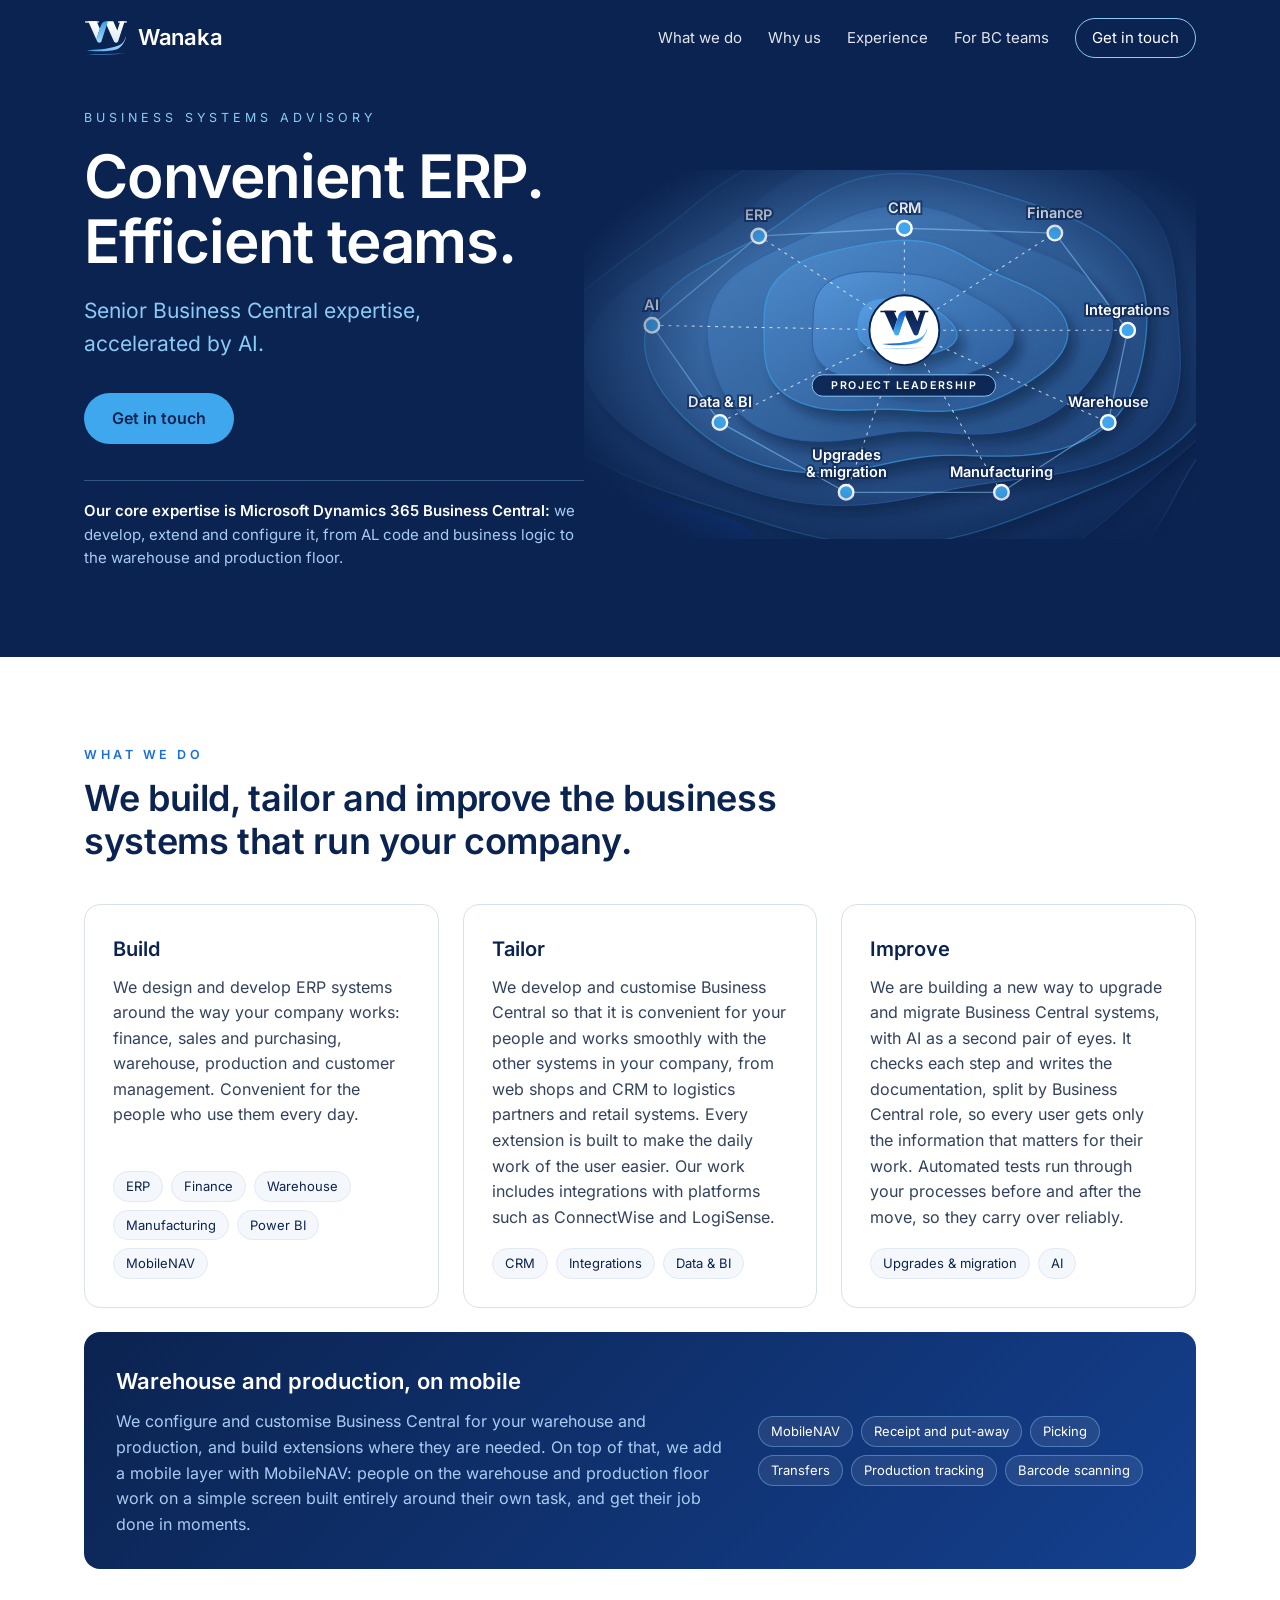
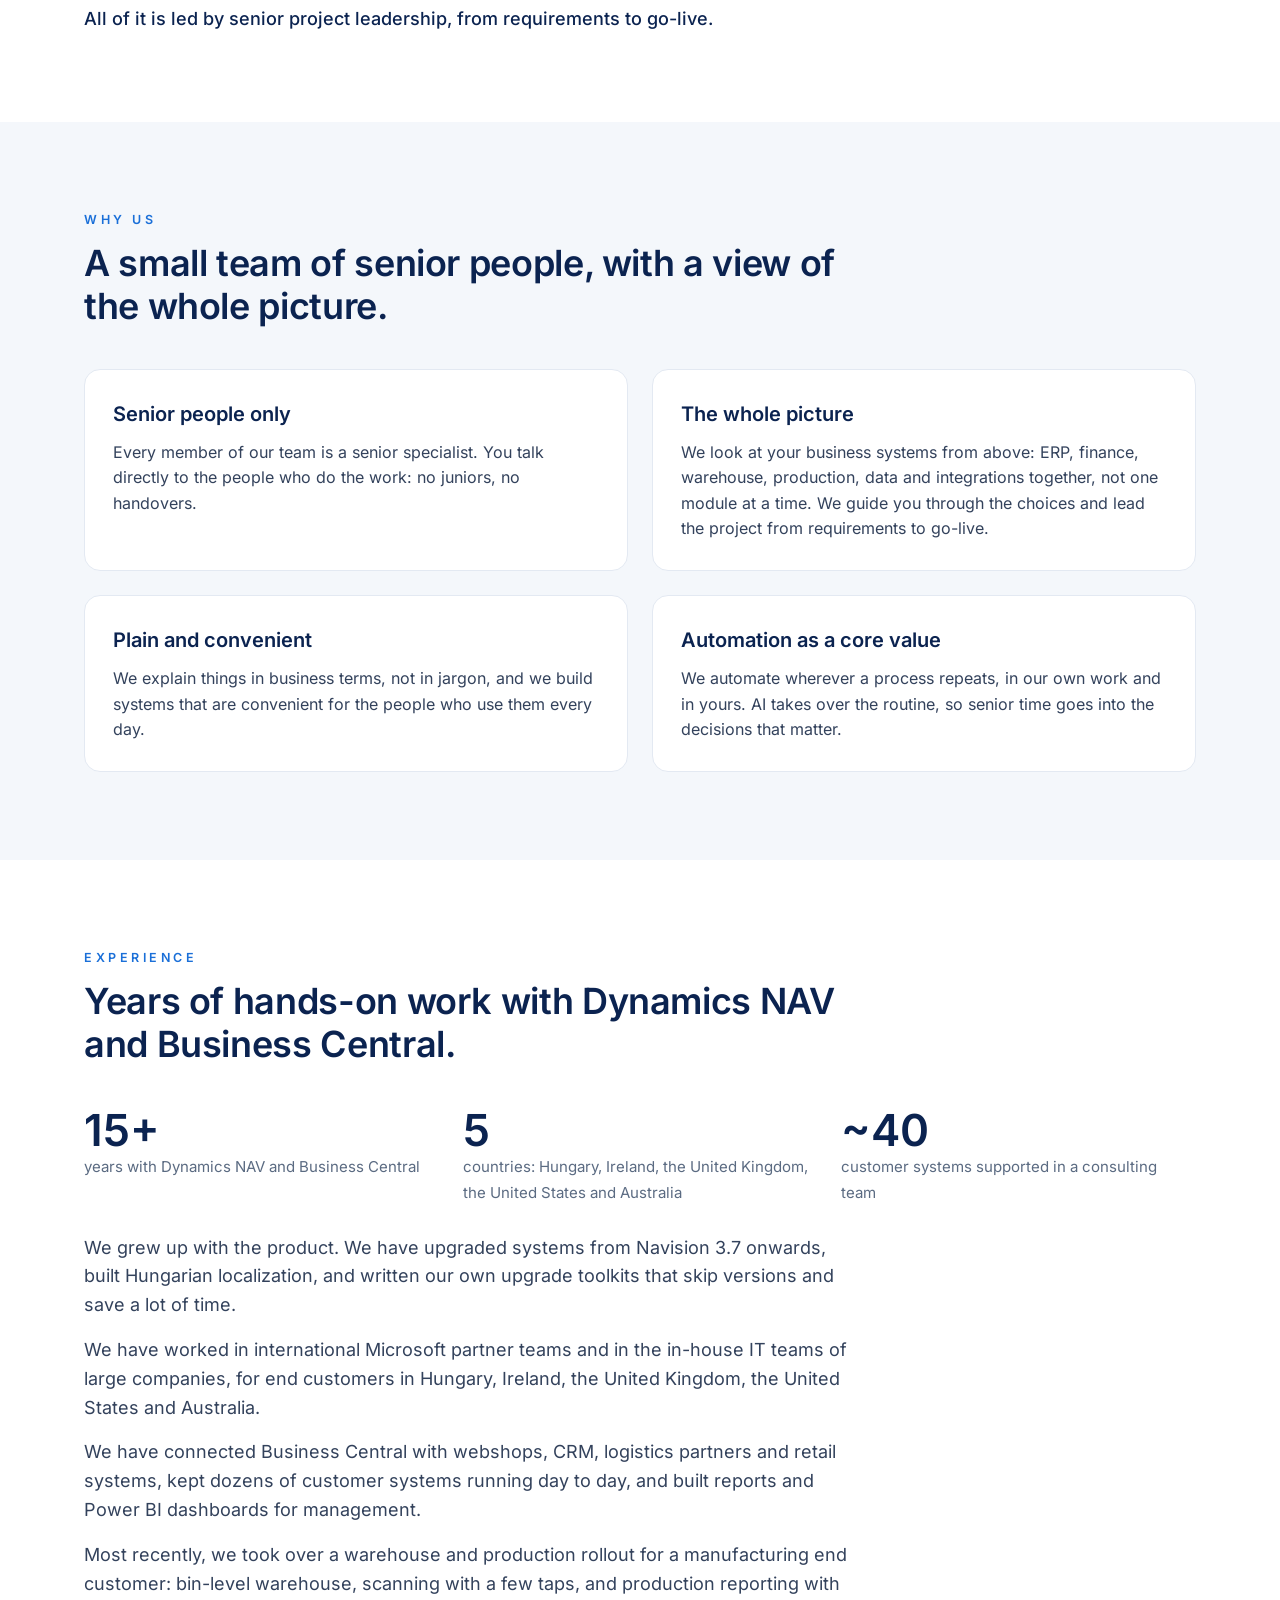
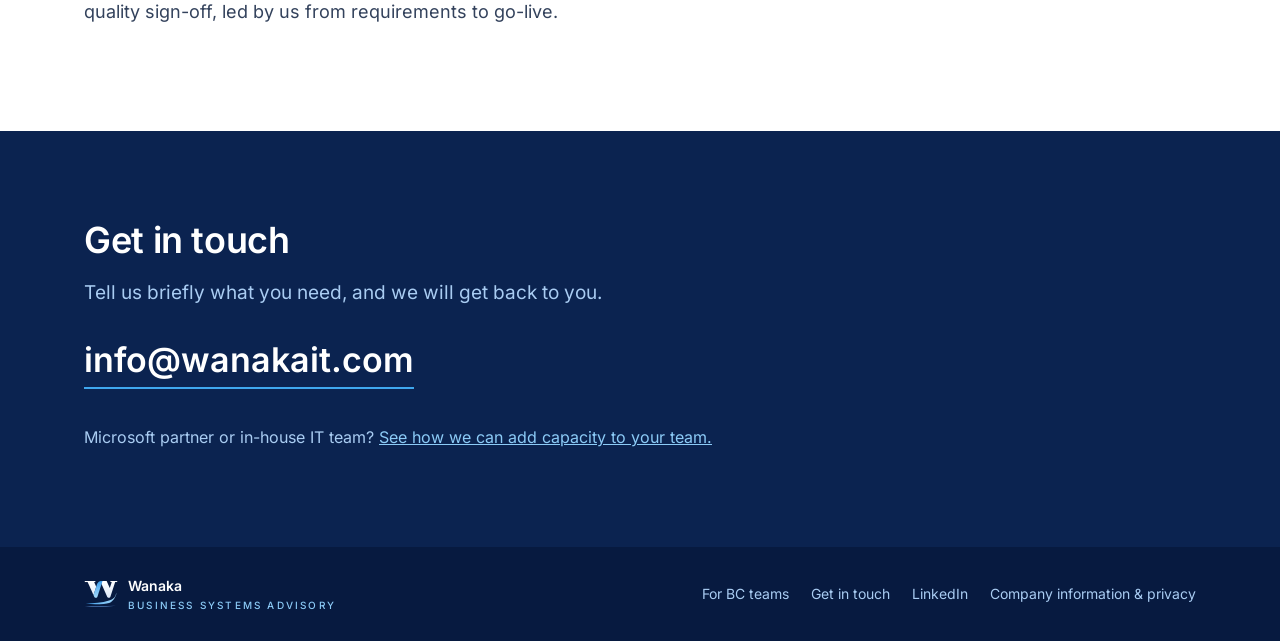
==== index.html @ 2a221230 "Initial site Co-Authored-By: Claude Sonnet 5.5 <noreply@anthropic.com>" ====
﻿<!doctype html>
<html lang="en">
<head>
<meta charset="utf-8">
<meta name="viewport" content="width=device-width, initial-scale=1">
<title>Wanaka Â· Business Systems Advisory</title>
<meta name="description" content="A small team of senior Business Central and ERP specialists. Convenient ERP, efficient teams.">
<link rel="icon" href="assets/favicon.svg" type="image/svg+xml">
<link rel="stylesheet" href="style.css">
</head>
<body>

<header class="hero">
  <nav class="nav wrap">
    <a class="brand" href="index.html"><img src="assets/logo-mark-reverse.svg" alt="" width="44" height="36">Wanaka</a>
    <div class="links">
      <a href="#what">What we do</a>
      <a href="#why">Why us</a>
      <a href="#experience">Experience</a>
      <a href="partners.html">For BC teams</a>
      <a class="pill" href="#contact">Get in touch</a>
    </div>
  </nav>
  <div class="hero-grid wrap">
    <div class="hero-text">
      <p class="eyebrow">Business Systems Advisory</p>
      <h1>Convenient ERP.<br>Efficient teams.</h1>
      <p class="sub">Senior Business Central expertise,<br>accelerated by AI.</p>
      <a class="btn" href="#contact">Get in touch</a>
      <p class="core"><b>Our core expertise is Microsoft Dynamics 365 Business Central:</b> we develop, extend and
      configure it, from AL code and business logic to the warehouse and production floor.</p>
    </div>
    <div class="hero-map"><!-- map:start --><svg class="map" viewBox="470 40 630 380" role="img" aria-label="Map of business areas: ERP, CRM, Finance, Integrations, Warehouse, Manufacturing, Upgrades and migration, Data and BI, AI"><defs><filter id="h5blur" x="-15%" y="-15%" width="130%" height="130%"><feGaussianBlur stdDeviation="6"/></filter><linearGradient id="h5g9" x1="0" y1="0" x2="1" y2="1"><stop offset="0" stop-color="#2C5181"/><stop offset="1" stop-color="#0B2451"/></linearGradient><linearGradient id="h5g8" x1="0" y1="0" x2="1" y2="1"><stop offset="0" stop-color="#2F5688"/><stop offset="1" stop-color="#0E2856"/></linearGradient><linearGradient id="h5g7" x1="0" y1="0" x2="1" y2="1"><stop offset="0" stop-color="#345E92"/><stop offset="1" stop-color="#112E5E"/></linearGradient><linearGradient id="h5g6" x1="0" y1="0" x2="1" y2="1"><stop offset="0" stop-color="#38669C"/><stop offset="1" stop-color="#153466"/></linearGradient><linearGradient id="h5g5" x1="0" y1="0" x2="1" y2="1"><stop offset="0" stop-color="#3E6EA7"/><stop offset="1" stop-color="#193B6F"/></linearGradient><linearGradient id="h5g4" x1="0" y1="0" x2="1" y2="1"><stop offset="0" stop-color="#4377B3"/><stop offset="1" stop-color="#1D4278"/></linearGradient><linearGradient id="h5g3" x1="0" y1="0" x2="1" y2="1"><stop offset="0" stop-color="#4881BF"/><stop offset="1" stop-color="#214A81"/></linearGradient><linearGradient id="h5g2" x1="0" y1="0" x2="1" y2="1"><stop offset="0" stop-color="#4E8BCC"/><stop offset="1" stop-color="#26528C"/></linearGradient><linearGradient id="h5g1" x1="0" y1="0" x2="1" y2="1"><stop offset="0" stop-color="#5495D9"/><stop offset="1" stop-color="#2A5A96"/></linearGradient><linearGradient id="h5g0" x1="0" y1="0" x2="1" y2="1"><stop offset="0" stop-color="#5AA0E6"/><stop offset="1" stop-color="#2F62A0"/></linearGradient></defs><path d="M1237.2,205.0 L1224.7,220.1 L1211.6,234.4 L1198.6,247.9 L1186.2,260.8 L1174.6,273.3 L1164.3,285.5 L1155.4,297.8 L1147.9,310.3 L1141.7,323.4 L1136.4,337.1 L1131.8,351.5 L1127.4,366.7 L1122.6,382.6 L1117.1,399.1 L1110.2,416.0 L1101.8,432.9 L1091.3,449.6 L1078.6,465.8 L1063.6,481.1 L1046.4,495.2 L1027.0,508.0 L1005.7,519.2 L982.8,528.8 L958.5,536.7 L933.2,542.9 L907.1,547.6 L880.6,550.9 L853.8,552.9 L826.9,553.8 L800.0,553.8 L773.2,553.1 L746.4,551.6 L719.8,549.4 L693.2,546.6 L666.8,543.0 L640.6,538.6 L614.7,533.2 L589.3,526.7 L564.7,519.1 L541.0,510.1 L518.5,499.8 L497.5,488.1 L478.2,475.2 L460.9,461.1 L445.6,446.0 L432.4,430.1 L421.2,413.6 L411.8,396.8 L404.1,379.8 L397.7,362.9 L392.4,346.2 L387.7,329.8 L383.3,313.8 L378.9,298.0 L374.4,282.6 L369.6,267.2 L364.4,251.9 L359.2,236.5 L353.9,220.9 L349.0,205.0 L344.9,188.8 L341.9,172.3 L340.4,155.5 L340.8,138.6 L343.5,121.8 L348.7,105.3 L356.5,89.2 L366.8,73.8 L379.6,59.3 L394.6,45.8 L411.4,33.4 L429.7,22.1 L449.1,11.8 L469.2,2.5 L489.5,-6.1 L509.8,-14.2 L529.7,-21.9 L549.3,-29.6 L568.4,-37.5 L587.2,-45.6 L605.7,-54.2 L624.3,-63.3 L643.2,-72.8 L662.6,-82.6 L682.8,-92.5 L703.9,-102.3 L726.2,-111.7 L749.7,-120.3 L774.3,-127.9 L800.0,-134.2 L826.5,-138.9 L853.6,-141.9 L881.1,-143.1 L908.6,-142.3 L935.9,-139.8 L962.7,-135.5 L988.9,-129.7 L1014.4,-122.4 L1039.0,-113.9 L1062.7,-104.4 L1085.5,-93.9 L1107.4,-82.8 L1128.6,-70.9 L1148.9,-58.5 L1168.4,-45.5 L1186.9,-31.9 L1204.3,-17.6 L1220.4,-2.7 L1235.0,12.9 L1247.8,29.2 L1258.5,46.2 L1266.7,63.7 L1272.3,81.7 L1275.2,100.0 L1275.1,118.4 L1272.3,136.7 L1266.7,154.7 L1258.8,172.2 L1248.8,189.0 Z" transform="translate(8,10)" fill="#040F26" opacity="0.4" filter="url(#h5blur)"/><path d="M1237.2,205.0 L1224.7,220.1 L1211.6,234.4 L1198.6,247.9 L1186.2,260.8 L1174.6,273.3 L1164.3,285.5 L1155.4,297.8 L1147.9,310.3 L1141.7,323.4 L1136.4,337.1 L1131.8,351.5 L1127.4,366.7 L1122.6,382.6 L1117.1,399.1 L1110.2,416.0 L1101.8,432.9 L1091.3,449.6 L1078.6,465.8 L1063.6,481.1 L1046.4,495.2 L1027.0,508.0 L1005.7,519.2 L982.8,528.8 L958.5,536.7 L933.2,542.9 L907.1,547.6 L880.6,550.9 L853.8,552.9 L826.9,553.8 L800.0,553.8 L773.2,553.1 L746.4,551.6 L719.8,549.4 L693.2,546.6 L666.8,543.0 L640.6,538.6 L614.7,533.2 L589.3,526.7 L564.7,519.1 L541.0,510.1 L518.5,499.8 L497.5,488.1 L478.2,475.2 L460.9,461.1 L445.6,446.0 L432.4,430.1 L421.2,413.6 L411.8,396.8 L404.1,379.8 L397.7,362.9 L392.4,346.2 L387.7,329.8 L383.3,313.8 L378.9,298.0 L374.4,282.6 L369.6,267.2 L364.4,251.9 L359.2,236.5 L353.9,220.9 L349.0,205.0 L344.9,188.8 L341.9,172.3 L340.4,155.5 L340.8,138.6 L343.5,121.8 L348.7,105.3 L356.5,89.2 L366.8,73.8 L379.6,59.3 L394.6,45.8 L411.4,33.4 L429.7,22.1 L449.1,11.8 L469.2,2.5 L489.5,-6.1 L509.8,-14.2 L529.7,-21.9 L549.3,-29.6 L568.4,-37.5 L587.2,-45.6 L605.7,-54.2 L624.3,-63.3 L643.2,-72.8 L662.6,-82.6 L682.8,-92.5 L703.9,-102.3 L726.2,-111.7 L749.7,-120.3 L774.3,-127.9 L800.0,-134.2 L826.5,-138.9 L853.6,-141.9 L881.1,-143.1 L908.6,-142.3 L935.9,-139.8 L962.7,-135.5 L988.9,-129.7 L1014.4,-122.4 L1039.0,-113.9 L1062.7,-104.4 L1085.5,-93.9 L1107.4,-82.8 L1128.6,-70.9 L1148.9,-58.5 L1168.4,-45.5 L1186.9,-31.9 L1204.3,-17.6 L1220.4,-2.7 L1235.0,12.9 L1247.8,29.2 L1258.5,46.2 L1266.7,63.7 L1272.3,81.7 L1275.2,100.0 L1275.1,118.4 L1272.3,136.7 L1266.7,154.7 L1258.8,172.2 L1248.8,189.0 Z" fill="url(#h5g9)"/><path d="M1237.2,205.0 L1224.7,220.1 L1211.6,234.4 L1198.6,247.9 L1186.2,260.8 L1174.6,273.3 L1164.3,285.5 L1155.4,297.8 L1147.9,310.3 L1141.7,323.4 L1136.4,337.1 L1131.8,351.5 L1127.4,366.7 L1122.6,382.6 L1117.1,399.1 L1110.2,416.0 L1101.8,432.9 L1091.3,449.6 L1078.6,465.8 L1063.6,481.1 L1046.4,495.2 L1027.0,508.0 L1005.7,519.2 L982.8,528.8 L958.5,536.7 L933.2,542.9 L907.1,547.6 L880.6,550.9 L853.8,552.9 L826.9,553.8 L800.0,553.8 L773.2,553.1 L746.4,551.6 L719.8,549.4 L693.2,546.6 L666.8,543.0 L640.6,538.6 L614.7,533.2 L589.3,526.7 L564.7,519.1 L541.0,510.1 L518.5,499.8 L497.5,488.1 L478.2,475.2 L460.9,461.1 L445.6,446.0 L432.4,430.1 L421.2,413.6 L411.8,396.8 L404.1,379.8 L397.7,362.9 L392.4,346.2 L387.7,329.8 L383.3,313.8 L378.9,298.0 L374.4,282.6 L369.6,267.2 L364.4,251.9 L359.2,236.5 L353.9,220.9 L349.0,205.0 L344.9,188.8 L341.9,172.3 L340.4,155.5 L340.8,138.6 L343.5,121.8 L348.7,105.3 L356.5,89.2 L366.8,73.8 L379.6,59.3 L394.6,45.8 L411.4,33.4 L429.7,22.1 L449.1,11.8 L469.2,2.5 L489.5,-6.1 L509.8,-14.2 L529.7,-21.9 L549.3,-29.6 L568.4,-37.5 L587.2,-45.6 L605.7,-54.2 L624.3,-63.3 L643.2,-72.8 L662.6,-82.6 L682.8,-92.5 L703.9,-102.3 L726.2,-111.7 L749.7,-120.3 L774.3,-127.9 L800.0,-134.2 L826.5,-138.9 L853.6,-141.9 L881.1,-143.1 L908.6,-142.3 L935.9,-139.8 L962.7,-135.5 L988.9,-129.7 L1014.4,-122.4 L1039.0,-113.9 L1062.7,-104.4 L1085.5,-93.9 L1107.4,-82.8 L1128.6,-70.9 L1148.9,-58.5 L1168.4,-45.5 L1186.9,-31.9 L1204.3,-17.6 L1220.4,-2.7 L1235.0,12.9 L1247.8,29.2 L1258.5,46.2 L1266.7,63.7 L1272.3,81.7 L1275.2,100.0 L1275.1,118.4 L1272.3,136.7 L1266.7,154.7 L1258.8,172.2 L1248.8,189.0 Z" fill="none" stroke="#2E5FA8" stroke-width="1" opacity="0.9"/><path d="M1207.3,205.0 L1199.7,219.2 L1190.7,232.9 L1180.7,246.0 L1170.0,258.5 L1159.0,270.4 L1148.0,281.9 L1137.2,293.0 L1127.0,304.0 L1117.5,315.0 L1108.7,326.2 L1100.7,337.8 L1093.2,349.8 L1086.0,362.5 L1078.9,375.7 L1071.4,389.5 L1063.1,403.7 L1053.8,418.1 L1043.1,432.5 L1030.7,446.6 L1016.5,460.0 L1000.5,472.5 L982.5,483.8 L962.9,493.5 L941.7,501.5 L919.3,507.8 L896.0,512.2 L872.1,514.7 L848.0,515.6 L823.9,515.0 L800.0,513.0 L776.5,510.0 L753.4,506.2 L730.9,501.8 L708.7,497.0 L686.9,492.0 L665.3,486.9 L643.8,481.7 L622.3,476.4 L600.9,470.8 L579.4,464.8 L558.0,458.4 L536.9,451.3 L516.2,443.3 L496.2,434.4 L477.2,424.5 L459.5,413.5 L443.3,401.4 L428.9,388.3 L416.4,374.4 L405.8,359.7 L397.3,344.5 L390.7,328.9 L385.8,313.1 L382.5,297.2 L380.5,281.4 L379.6,265.8 L379.5,250.3 L380.0,235.0 L380.9,219.9 L382.3,205.0 L384.0,190.2 L386.1,175.4 L388.9,160.7 L392.4,146.1 L396.9,131.6 L402.6,117.2 L409.8,103.2 L418.6,89.5 L429.1,76.5 L441.3,64.2 L455.2,52.7 L470.6,42.3 L487.3,32.8 L505.0,24.4 L523.4,16.9 L542.2,10.3 L561.1,4.4 L579.9,-1.0 L598.3,-6.2 L616.2,-11.5 L633.7,-16.9 L650.8,-22.9 L667.7,-29.4 L684.5,-36.7 L701.7,-44.6 L719.3,-53.1 L737.8,-62.0 L757.3,-71.2 L778.0,-80.2 L800.0,-88.8 L823.2,-96.5 L847.6,-103.1 L873.0,-108.2 L898.9,-111.6 L925.3,-112.9 L951.5,-112.1 L977.4,-109.2 L1002.5,-104.2 L1026.4,-97.2 L1049.1,-88.3 L1070.2,-77.9 L1089.6,-66.1 L1107.5,-53.2 L1123.7,-39.5 L1138.4,-25.1 L1151.8,-10.4 L1163.8,4.7 L1174.7,19.9 L1184.6,35.2 L1193.4,50.6 L1201.1,66.0 L1207.8,81.5 L1213.3,97.1 L1217.4,112.8 L1220.0,128.5 L1221.0,144.2 L1220.2,159.7 L1217.7,175.1 L1213.3,190.3 Z" transform="translate(8,10)" fill="#040F26" opacity="0.4" filter="url(#h5blur)"/><path d="M1207.3,205.0 L1199.7,219.2 L1190.7,232.9 L1180.7,246.0 L1170.0,258.5 L1159.0,270.4 L1148.0,281.9 L1137.2,293.0 L1127.0,304.0 L1117.5,315.0 L1108.7,326.2 L1100.7,337.8 L1093.2,349.8 L1086.0,362.5 L1078.9,375.7 L1071.4,389.5 L1063.1,403.7 L1053.8,418.1 L1043.1,432.5 L1030.7,446.6 L1016.5,460.0 L1000.5,472.5 L982.5,483.8 L962.9,493.5 L941.7,501.5 L919.3,507.8 L896.0,512.2 L872.1,514.7 L848.0,515.6 L823.9,515.0 L800.0,513.0 L776.5,510.0 L753.4,506.2 L730.9,501.8 L708.7,497.0 L686.9,492.0 L665.3,486.9 L643.8,481.7 L622.3,476.4 L600.9,470.8 L579.4,464.8 L558.0,458.4 L536.9,451.3 L516.2,443.3 L496.2,434.4 L477.2,424.5 L459.5,413.5 L443.3,401.4 L428.9,388.3 L416.4,374.4 L405.8,359.7 L397.3,344.5 L390.7,328.9 L385.8,313.1 L382.5,297.2 L380.5,281.4 L379.6,265.8 L379.5,250.3 L380.0,235.0 L380.9,219.9 L382.3,205.0 L384.0,190.2 L386.1,175.4 L388.9,160.7 L392.4,146.1 L396.9,131.6 L402.6,117.2 L409.8,103.2 L418.6,89.5 L429.1,76.5 L441.3,64.2 L455.2,52.7 L470.6,42.3 L487.3,32.8 L505.0,24.4 L523.4,16.9 L542.2,10.3 L561.1,4.4 L579.9,-1.0 L598.3,-6.2 L616.2,-11.5 L633.7,-16.9 L650.8,-22.9 L667.7,-29.4 L684.5,-36.7 L701.7,-44.6 L719.3,-53.1 L737.8,-62.0 L757.3,-71.2 L778.0,-80.2 L800.0,-88.8 L823.2,-96.5 L847.6,-103.1 L873.0,-108.2 L898.9,-111.6 L925.3,-112.9 L951.5,-112.1 L977.4,-109.2 L1002.5,-104.2 L1026.4,-97.2 L1049.1,-88.3 L1070.2,-77.9 L1089.6,-66.1 L1107.5,-53.2 L1123.7,-39.5 L1138.4,-25.1 L1151.8,-10.4 L1163.8,4.7 L1174.7,19.9 L1184.6,35.2 L1193.4,50.6 L1201.1,66.0 L1207.8,81.5 L1213.3,97.1 L1217.4,112.8 L1220.0,128.5 L1221.0,144.2 L1220.2,159.7 L1217.7,175.1 L1213.3,190.3 Z" fill="url(#h5g8)"/><path d="M1207.3,205.0 L1199.7,219.2 L1190.7,232.9 L1180.7,246.0 L1170.0,258.5 L1159.0,270.4 L1148.0,281.9 L1137.2,293.0 L1127.0,304.0 L1117.5,315.0 L1108.7,326.2 L1100.7,337.8 L1093.2,349.8 L1086.0,362.5 L1078.9,375.7 L1071.4,389.5 L1063.1,403.7 L1053.8,418.1 L1043.1,432.5 L1030.7,446.6 L1016.5,460.0 L1000.5,472.5 L982.5,483.8 L962.9,493.5 L941.7,501.5 L919.3,507.8 L896.0,512.2 L872.1,514.7 L848.0,515.6 L823.9,515.0 L800.0,513.0 L776.5,510.0 L753.4,506.2 L730.9,501.8 L708.7,497.0 L686.9,492.0 L665.3,486.9 L643.8,481.7 L622.3,476.4 L600.9,470.8 L579.4,464.8 L558.0,458.4 L536.9,451.3 L516.2,443.3 L496.2,434.4 L477.2,424.5 L459.5,413.5 L443.3,401.4 L428.9,388.3 L416.4,374.4 L405.8,359.7 L397.3,344.5 L390.7,328.9 L385.8,313.1 L382.5,297.2 L380.5,281.4 L379.6,265.8 L379.5,250.3 L380.0,235.0 L380.9,219.9 L382.3,205.0 L384.0,190.2 L386.1,175.4 L388.9,160.7 L392.4,146.1 L396.9,131.6 L402.6,117.2 L409.8,103.2 L418.6,89.5 L429.1,76.5 L441.3,64.2 L455.2,52.7 L470.6,42.3 L487.3,32.8 L505.0,24.4 L523.4,16.9 L542.2,10.3 L561.1,4.4 L579.9,-1.0 L598.3,-6.2 L616.2,-11.5 L633.7,-16.9 L650.8,-22.9 L667.7,-29.4 L684.5,-36.7 L701.7,-44.6 L719.3,-53.1 L737.8,-62.0 L757.3,-71.2 L778.0,-80.2 L800.0,-88.8 L823.2,-96.5 L847.6,-103.1 L873.0,-108.2 L898.9,-111.6 L925.3,-112.9 L951.5,-112.1 L977.4,-109.2 L1002.5,-104.2 L1026.4,-97.2 L1049.1,-88.3 L1070.2,-77.9 L1089.6,-66.1 L1107.5,-53.2 L1123.7,-39.5 L1138.4,-25.1 L1151.8,-10.4 L1163.8,4.7 L1174.7,19.9 L1184.6,35.2 L1193.4,50.6 L1201.1,66.0 L1207.8,81.5 L1213.3,97.1 L1217.4,112.8 L1220.0,128.5 L1221.0,144.2 L1220.2,159.7 L1217.7,175.1 L1213.3,190.3 Z" fill="none" stroke="#3FA7EE" stroke-width="1.4" opacity="0.6"/><path d="M1166.9,205.0 L1165.2,218.0 L1162.3,230.9 L1158.0,243.6 L1152.5,255.9 L1145.6,268.0 L1137.6,279.6 L1128.5,290.7 L1118.6,301.5 L1108.2,311.8 L1097.3,321.7 L1086.3,331.4 L1075.2,341.0 L1064.2,350.5 L1053.2,360.0 L1042.2,369.7 L1031.1,379.5 L1019.8,389.6 L1008.1,399.7 L995.7,409.9 L982.6,420.0 L968.4,429.8 L953.2,439.1 L936.9,447.6 L919.5,455.1 L901.1,461.5 L881.7,466.5 L861.7,470.1 L841.3,472.1 L820.6,472.7 L800.0,471.9 L779.6,469.7 L759.6,466.5 L740.0,462.5 L721.0,457.7 L702.4,452.6 L684.3,447.2 L666.3,441.8 L648.4,436.5 L630.5,431.2 L612.3,426.0 L593.8,420.9 L574.9,415.6 L555.7,410.1 L536.3,404.1 L516.9,397.5 L497.7,390.1 L479.2,381.7 L461.5,372.2 L445.3,361.6 L430.7,350.0 L418.1,337.3 L407.8,323.8 L399.9,309.4 L394.5,294.6 L391.6,279.4 L391.0,264.1 L392.6,248.9 L396.1,233.9 L401.2,219.2 L407.5,205.0 L414.8,191.3 L422.8,178.0 L431.2,165.3 L439.9,152.9 L448.7,141.0 L457.7,129.4 L466.9,118.1 L476.3,107.0 L486.1,96.3 L496.4,85.8 L507.4,75.8 L519.0,66.2 L531.4,57.1 L544.6,48.6 L558.5,40.8 L573.1,33.6 L588.2,27.1 L603.7,21.3 L619.5,15.9 L635.3,11.0 L651.1,6.3 L666.9,1.8 L682.6,-2.9 L698.3,-7.8 L714.1,-13.1 L730.0,-18.8 L746.4,-25.0 L763.4,-31.6 L781.2,-38.4 L800.0,-45.4 L819.8,-52.2 L840.7,-58.5 L862.7,-64.2 L885.6,-68.7 L909.1,-71.9 L933.1,-73.5 L957.1,-73.2 L980.7,-71.0 L1003.6,-66.7 L1025.4,-60.5 L1045.7,-52.3 L1064.3,-42.3 L1080.9,-30.9 L1095.5,-18.1 L1108.0,-4.5 L1118.6,9.9 L1127.5,24.7 L1134.7,39.6 L1140.7,54.6 L1145.6,69.3 L1149.7,83.8 L1153.3,98.0 L1156.4,112.0 L1159.3,125.6 L1161.8,139.1 L1164.1,152.4 L1165.8,165.6 L1167.0,178.8 L1167.4,191.9 Z" transform="translate(8,10)" fill="#040F26" opacity="0.4" filter="url(#h5blur)"/><path d="M1166.9,205.0 L1165.2,218.0 L1162.3,230.9 L1158.0,243.6 L1152.5,255.9 L1145.6,268.0 L1137.6,279.6 L1128.5,290.7 L1118.6,301.5 L1108.2,311.8 L1097.3,321.7 L1086.3,331.4 L1075.2,341.0 L1064.2,350.5 L1053.2,360.0 L1042.2,369.7 L1031.1,379.5 L1019.8,389.6 L1008.1,399.7 L995.7,409.9 L982.6,420.0 L968.4,429.8 L953.2,439.1 L936.9,447.6 L919.5,455.1 L901.1,461.5 L881.7,466.5 L861.7,470.1 L841.3,472.1 L820.6,472.7 L800.0,471.9 L779.6,469.7 L759.6,466.5 L740.0,462.5 L721.0,457.7 L702.4,452.6 L684.3,447.2 L666.3,441.8 L648.4,436.5 L630.5,431.2 L612.3,426.0 L593.8,420.9 L574.9,415.6 L555.7,410.1 L536.3,404.1 L516.9,397.5 L497.7,390.1 L479.2,381.7 L461.5,372.2 L445.3,361.6 L430.7,350.0 L418.1,337.3 L407.8,323.8 L399.9,309.4 L394.5,294.6 L391.6,279.4 L391.0,264.1 L392.6,248.9 L396.1,233.9 L401.2,219.2 L407.5,205.0 L414.8,191.3 L422.8,178.0 L431.2,165.3 L439.9,152.9 L448.7,141.0 L457.7,129.4 L466.9,118.1 L476.3,107.0 L486.1,96.3 L496.4,85.8 L507.4,75.8 L519.0,66.2 L531.4,57.1 L544.6,48.6 L558.5,40.8 L573.1,33.6 L588.2,27.1 L603.7,21.3 L619.5,15.9 L635.3,11.0 L651.1,6.3 L666.9,1.8 L682.6,-2.9 L698.3,-7.8 L714.1,-13.1 L730.0,-18.8 L746.4,-25.0 L763.4,-31.6 L781.2,-38.4 L800.0,-45.4 L819.8,-52.2 L840.7,-58.5 L862.7,-64.2 L885.6,-68.7 L909.1,-71.9 L933.1,-73.5 L957.1,-73.2 L980.7,-71.0 L1003.6,-66.7 L1025.4,-60.5 L1045.7,-52.3 L1064.3,-42.3 L1080.9,-30.9 L1095.5,-18.1 L1108.0,-4.5 L1118.6,9.9 L1127.5,24.7 L1134.7,39.6 L1140.7,54.6 L1145.6,69.3 L1149.7,83.8 L1153.3,98.0 L1156.4,112.0 L1159.3,125.6 L1161.8,139.1 L1164.1,152.4 L1165.8,165.6 L1167.0,178.8 L1167.4,191.9 Z" fill="url(#h5g7)"/><path d="M1166.9,205.0 L1165.2,218.0 L1162.3,230.9 L1158.0,243.6 L1152.5,255.9 L1145.6,268.0 L1137.6,279.6 L1128.5,290.7 L1118.6,301.5 L1108.2,311.8 L1097.3,321.7 L1086.3,331.4 L1075.2,341.0 L1064.2,350.5 L1053.2,360.0 L1042.2,369.7 L1031.1,379.5 L1019.8,389.6 L1008.1,399.7 L995.7,409.9 L982.6,420.0 L968.4,429.8 L953.2,439.1 L936.9,447.6 L919.5,455.1 L901.1,461.5 L881.7,466.5 L861.7,470.1 L841.3,472.1 L820.6,472.7 L800.0,471.9 L779.6,469.7 L759.6,466.5 L740.0,462.5 L721.0,457.7 L702.4,452.6 L684.3,447.2 L666.3,441.8 L648.4,436.5 L630.5,431.2 L612.3,426.0 L593.8,420.9 L574.9,415.6 L555.7,410.1 L536.3,404.1 L516.9,397.5 L497.7,390.1 L479.2,381.7 L461.5,372.2 L445.3,361.6 L430.7,350.0 L418.1,337.3 L407.8,323.8 L399.9,309.4 L394.5,294.6 L391.6,279.4 L391.0,264.1 L392.6,248.9 L396.1,233.9 L401.2,219.2 L407.5,205.0 L414.8,191.3 L422.8,178.0 L431.2,165.3 L439.9,152.9 L448.7,141.0 L457.7,129.4 L466.9,118.1 L476.3,107.0 L486.1,96.3 L496.4,85.8 L507.4,75.8 L519.0,66.2 L531.4,57.1 L544.6,48.6 L558.5,40.8 L573.1,33.6 L588.2,27.1 L603.7,21.3 L619.5,15.9 L635.3,11.0 L651.1,6.3 L666.9,1.8 L682.6,-2.9 L698.3,-7.8 L714.1,-13.1 L730.0,-18.8 L746.4,-25.0 L763.4,-31.6 L781.2,-38.4 L800.0,-45.4 L819.8,-52.2 L840.7,-58.5 L862.7,-64.2 L885.6,-68.7 L909.1,-71.9 L933.1,-73.5 L957.1,-73.2 L980.7,-71.0 L1003.6,-66.7 L1025.4,-60.5 L1045.7,-52.3 L1064.3,-42.3 L1080.9,-30.9 L1095.5,-18.1 L1108.0,-4.5 L1118.6,9.9 L1127.5,24.7 L1134.7,39.6 L1140.7,54.6 L1145.6,69.3 L1149.7,83.8 L1153.3,98.0 L1156.4,112.0 L1159.3,125.6 L1161.8,139.1 L1164.1,152.4 L1165.8,165.6 L1167.0,178.8 L1167.4,191.9 Z" fill="none" stroke="#2E5FA8" stroke-width="1" opacity="0.9"/><path d="M1122.1,205.0 L1123.4,216.5 L1124.1,228.2 L1124.0,239.9 L1122.9,251.7 L1120.4,263.4 L1116.5,274.9 L1111.0,286.2 L1103.9,297.0 L1095.4,307.3 L1085.4,317.1 L1074.3,326.1 L1062.1,334.5 L1049.1,342.2 L1035.7,349.3 L1021.8,355.9 L1007.9,362.0 L993.9,367.8 L980.0,373.4 L966.1,379.0 L952.3,384.4 L938.5,389.9 L924.6,395.3 L910.4,400.6 L895.9,405.8 L881.0,410.6 L865.7,415.1 L849.8,419.0 L833.6,422.2 L816.9,424.6 L800.0,426.1 L782.9,426.6 L765.8,426.1 L748.8,424.7 L732.0,422.4 L715.5,419.4 L699.3,415.8 L683.3,411.7 L667.6,407.2 L652.0,402.5 L636.5,397.6 L620.8,392.7 L604.9,387.6 L588.7,382.5 L572.2,377.1 L555.3,371.4 L538.3,365.2 L521.3,358.4 L504.6,350.9 L488.4,342.6 L473.1,333.3 L459.2,323.1 L446.9,311.9 L436.6,299.9 L428.6,287.0 L423.2,273.7 L420.4,259.9 L420.4,245.9 L422.9,232.0 L427.8,218.3 L434.9,205.0 L443.8,192.3 L454.1,180.3 L465.4,169.0 L477.4,158.4 L489.7,148.5 L501.9,139.1 L513.8,130.3 L525.4,121.8 L536.4,113.7 L546.9,105.6 L557.0,97.7 L566.7,89.8 L576.4,81.9 L586.0,74.0 L595.9,66.2 L606.2,58.6 L616.9,51.2 L628.2,44.2 L640.1,37.5 L652.5,31.3 L665.6,25.6 L679.1,20.3 L693.1,15.6 L707.4,11.2 L722.0,7.1 L736.9,3.3 L752.2,-0.4 L767.7,-4.0 L783.6,-7.5 L800.0,-11.0 L816.9,-14.4 L834.4,-17.7 L852.6,-20.7 L871.4,-23.3 L890.7,-25.3 L910.6,-26.5 L930.8,-26.6 L951.0,-25.6 L971.0,-23.2 L990.5,-19.4 L1009.2,-14.1 L1026.7,-7.2 L1042.8,1.1 L1057.3,10.7 L1069.9,21.5 L1080.6,33.2 L1089.4,45.7 L1096.4,58.6 L1101.7,71.8 L1105.7,85.0 L1108.5,98.1 L1110.5,111.0 L1112.0,123.6 L1113.3,135.8 L1114.5,147.7 L1115.7,159.4 L1117.2,170.8 L1118.8,182.2 L1120.5,193.6 Z" transform="translate(8,10)" fill="#040F26" opacity="0.4" filter="url(#h5blur)"/><path d="M1122.1,205.0 L1123.4,216.5 L1124.1,228.2 L1124.0,239.9 L1122.9,251.7 L1120.4,263.4 L1116.5,274.9 L1111.0,286.2 L1103.9,297.0 L1095.4,307.3 L1085.4,317.1 L1074.3,326.1 L1062.1,334.5 L1049.1,342.2 L1035.7,349.3 L1021.8,355.9 L1007.9,362.0 L993.9,367.8 L980.0,373.4 L966.1,379.0 L952.3,384.4 L938.5,389.9 L924.6,395.3 L910.4,400.6 L895.9,405.8 L881.0,410.6 L865.7,415.1 L849.8,419.0 L833.6,422.2 L816.9,424.6 L800.0,426.1 L782.9,426.6 L765.8,426.1 L748.8,424.7 L732.0,422.4 L715.5,419.4 L699.3,415.8 L683.3,411.7 L667.6,407.2 L652.0,402.5 L636.5,397.6 L620.8,392.7 L604.9,387.6 L588.7,382.5 L572.2,377.1 L555.3,371.4 L538.3,365.2 L521.3,358.4 L504.6,350.9 L488.4,342.6 L473.1,333.3 L459.2,323.1 L446.9,311.9 L436.6,299.9 L428.6,287.0 L423.2,273.7 L420.4,259.9 L420.4,245.9 L422.9,232.0 L427.8,218.3 L434.9,205.0 L443.8,192.3 L454.1,180.3 L465.4,169.0 L477.4,158.4 L489.7,148.5 L501.9,139.1 L513.8,130.3 L525.4,121.8 L536.4,113.7 L546.9,105.6 L557.0,97.7 L566.7,89.8 L576.4,81.9 L586.0,74.0 L595.9,66.2 L606.2,58.6 L616.9,51.2 L628.2,44.2 L640.1,37.5 L652.5,31.3 L665.6,25.6 L679.1,20.3 L693.1,15.6 L707.4,11.2 L722.0,7.1 L736.9,3.3 L752.2,-0.4 L767.7,-4.0 L783.6,-7.5 L800.0,-11.0 L816.9,-14.4 L834.4,-17.7 L852.6,-20.7 L871.4,-23.3 L890.7,-25.3 L910.6,-26.5 L930.8,-26.6 L951.0,-25.6 L971.0,-23.2 L990.5,-19.4 L1009.2,-14.1 L1026.7,-7.2 L1042.8,1.1 L1057.3,10.7 L1069.9,21.5 L1080.6,33.2 L1089.4,45.7 L1096.4,58.6 L1101.7,71.8 L1105.7,85.0 L1108.5,98.1 L1110.5,111.0 L1112.0,123.6 L1113.3,135.8 L1114.5,147.7 L1115.7,159.4 L1117.2,170.8 L1118.8,182.2 L1120.5,193.6 Z" fill="url(#h5g6)"/><path d="M1122.1,205.0 L1123.4,216.5 L1124.1,228.2 L1124.0,239.9 L1122.9,251.7 L1120.4,263.4 L1116.5,274.9 L1111.0,286.2 L1103.9,297.0 L1095.4,307.3 L1085.4,317.1 L1074.3,326.1 L1062.1,334.5 L1049.1,342.2 L1035.7,349.3 L1021.8,355.9 L1007.9,362.0 L993.9,367.8 L980.0,373.4 L966.1,379.0 L952.3,384.4 L938.5,389.9 L924.6,395.3 L910.4,400.6 L895.9,405.8 L881.0,410.6 L865.7,415.1 L849.8,419.0 L833.6,422.2 L816.9,424.6 L800.0,426.1 L782.9,426.6 L765.8,426.1 L748.8,424.7 L732.0,422.4 L715.5,419.4 L699.3,415.8 L683.3,411.7 L667.6,407.2 L652.0,402.5 L636.5,397.6 L620.8,392.7 L604.9,387.6 L588.7,382.5 L572.2,377.1 L555.3,371.4 L538.3,365.2 L521.3,358.4 L504.6,350.9 L488.4,342.6 L473.1,333.3 L459.2,323.1 L446.9,311.9 L436.6,299.9 L428.6,287.0 L423.2,273.7 L420.4,259.9 L420.4,245.9 L422.9,232.0 L427.8,218.3 L434.9,205.0 L443.8,192.3 L454.1,180.3 L465.4,169.0 L477.4,158.4 L489.7,148.5 L501.9,139.1 L513.8,130.3 L525.4,121.8 L536.4,113.7 L546.9,105.6 L557.0,97.7 L566.7,89.8 L576.4,81.9 L586.0,74.0 L595.9,66.2 L606.2,58.6 L616.9,51.2 L628.2,44.2 L640.1,37.5 L652.5,31.3 L665.6,25.6 L679.1,20.3 L693.1,15.6 L707.4,11.2 L722.0,7.1 L736.9,3.3 L752.2,-0.4 L767.7,-4.0 L783.6,-7.5 L800.0,-11.0 L816.9,-14.4 L834.4,-17.7 L852.6,-20.7 L871.4,-23.3 L890.7,-25.3 L910.6,-26.5 L930.8,-26.6 L951.0,-25.6 L971.0,-23.2 L990.5,-19.4 L1009.2,-14.1 L1026.7,-7.2 L1042.8,1.1 L1057.3,10.7 L1069.9,21.5 L1080.6,33.2 L1089.4,45.7 L1096.4,58.6 L1101.7,71.8 L1105.7,85.0 L1108.5,98.1 L1110.5,111.0 L1112.0,123.6 L1113.3,135.8 L1114.5,147.7 L1115.7,159.4 L1117.2,170.8 L1118.8,182.2 L1120.5,193.6 Z" fill="none" stroke="#3FA7EE" stroke-width="1.4" opacity="0.6"/><path d="M1082.6,205.0 L1083.3,215.1 L1084.0,225.3 L1084.3,235.6 L1084.1,246.1 L1083.2,256.6 L1081.3,267.2 L1078.2,277.6 L1073.7,287.9 L1067.6,297.7 L1060.0,307.1 L1050.9,315.8 L1040.3,323.7 L1028.5,330.8 L1015.5,337.0 L1001.7,342.2 L987.4,346.5 L972.7,350.0 L958.0,352.9 L943.4,355.2 L929.1,357.1 L915.3,358.8 L901.8,360.5 L888.7,362.2 L876.0,364.1 L863.5,366.2 L851.1,368.5 L838.7,371.1 L826.1,373.8 L813.2,376.5 L800.0,379.0 L786.4,381.4 L772.4,383.3 L758.1,384.7 L743.6,385.5 L728.9,385.5 L714.1,384.8 L699.3,383.3 L684.7,381.1 L670.3,378.1 L656.0,374.6 L642.0,370.4 L628.2,365.8 L614.6,360.7 L601.2,355.2 L587.8,349.3 L574.5,343.0 L561.4,336.4 L548.4,329.3 L535.7,321.7 L523.4,313.6 L511.8,304.9 L501.1,295.5 L491.5,285.5 L483.4,275.0 L476.9,263.9 L472.4,252.3 L470.0,240.5 L469.8,228.6 L471.9,216.7 L476.2,205.0 L482.6,193.7 L490.8,182.9 L500.6,172.8 L511.6,163.3 L523.4,154.6 L535.8,146.6 L548.2,139.3 L560.5,132.5 L572.4,126.1 L583.6,120.0 L594.1,114.1 L603.9,108.1 L613.0,102.0 L621.6,95.7 L629.7,89.2 L637.7,82.5 L645.8,75.5 L654.1,68.5 L662.9,61.4 L672.2,54.5 L682.3,47.9 L693.1,41.8 L704.7,36.1 L716.9,31.2 L729.8,26.9 L743.2,23.4 L757.0,20.6 L771.2,18.5 L785.5,17.1 L800.0,16.2 L814.6,15.7 L829.3,15.7 L844.0,16.0 L858.9,16.5 L873.9,17.4 L889.1,18.5 L904.5,20.0 L919.9,21.8 L935.5,24.2 L951.0,27.2 L966.3,30.9 L981.2,35.4 L995.6,40.7 L1009.2,47.0 L1021.9,54.1 L1033.4,62.1 L1043.6,70.9 L1052.4,80.3 L1059.8,90.3 L1065.7,100.7 L1070.4,111.3 L1073.8,122.1 L1076.3,132.9 L1078.0,143.6 L1079.1,154.1 L1079.9,164.5 L1080.5,174.8 L1081.2,184.9 L1081.8,195.0 Z" transform="translate(8,10)" fill="#040F26" opacity="0.4" filter="url(#h5blur)"/><path d="M1082.6,205.0 L1083.3,215.1 L1084.0,225.3 L1084.3,235.6 L1084.1,246.1 L1083.2,256.6 L1081.3,267.2 L1078.2,277.6 L1073.7,287.9 L1067.6,297.7 L1060.0,307.1 L1050.9,315.8 L1040.3,323.7 L1028.5,330.8 L1015.5,337.0 L1001.7,342.2 L987.4,346.5 L972.7,350.0 L958.0,352.9 L943.4,355.2 L929.1,357.1 L915.3,358.8 L901.8,360.5 L888.7,362.2 L876.0,364.1 L863.5,366.2 L851.1,368.5 L838.7,371.1 L826.1,373.8 L813.2,376.5 L800.0,379.0 L786.4,381.4 L772.4,383.3 L758.1,384.7 L743.6,385.5 L728.9,385.5 L714.1,384.8 L699.3,383.3 L684.7,381.1 L670.3,378.1 L656.0,374.6 L642.0,370.4 L628.2,365.8 L614.6,360.7 L601.2,355.2 L587.8,349.3 L574.5,343.0 L561.4,336.4 L548.4,329.3 L535.7,321.7 L523.4,313.6 L511.8,304.9 L501.1,295.5 L491.5,285.5 L483.4,275.0 L476.9,263.9 L472.4,252.3 L470.0,240.5 L469.8,228.6 L471.9,216.7 L476.2,205.0 L482.6,193.7 L490.8,182.9 L500.6,172.8 L511.6,163.3 L523.4,154.6 L535.8,146.6 L548.2,139.3 L560.5,132.5 L572.4,126.1 L583.6,120.0 L594.1,114.1 L603.9,108.1 L613.0,102.0 L621.6,95.7 L629.7,89.2 L637.7,82.5 L645.8,75.5 L654.1,68.5 L662.9,61.4 L672.2,54.5 L682.3,47.9 L693.1,41.8 L704.7,36.1 L716.9,31.2 L729.8,26.9 L743.2,23.4 L757.0,20.6 L771.2,18.5 L785.5,17.1 L800.0,16.2 L814.6,15.7 L829.3,15.7 L844.0,16.0 L858.9,16.5 L873.9,17.4 L889.1,18.5 L904.5,20.0 L919.9,21.8 L935.5,24.2 L951.0,27.2 L966.3,30.9 L981.2,35.4 L995.6,40.7 L1009.2,47.0 L1021.9,54.1 L1033.4,62.1 L1043.6,70.9 L1052.4,80.3 L1059.8,90.3 L1065.7,100.7 L1070.4,111.3 L1073.8,122.1 L1076.3,132.9 L1078.0,143.6 L1079.1,154.1 L1079.9,164.5 L1080.5,174.8 L1081.2,184.9 L1081.8,195.0 Z" fill="url(#h5g5)"/><path d="M1082.6,205.0 L1083.3,215.1 L1084.0,225.3 L1084.3,235.6 L1084.1,246.1 L1083.2,256.6 L1081.3,267.2 L1078.2,277.6 L1073.7,287.9 L1067.6,297.7 L1060.0,307.1 L1050.9,315.8 L1040.3,323.7 L1028.5,330.8 L1015.5,337.0 L1001.7,342.2 L987.4,346.5 L972.7,350.0 L958.0,352.9 L943.4,355.2 L929.1,357.1 L915.3,358.8 L901.8,360.5 L888.7,362.2 L876.0,364.1 L863.5,366.2 L851.1,368.5 L838.7,371.1 L826.1,373.8 L813.2,376.5 L800.0,379.0 L786.4,381.4 L772.4,383.3 L758.1,384.7 L743.6,385.5 L728.9,385.5 L714.1,384.8 L699.3,383.3 L684.7,381.1 L670.3,378.1 L656.0,374.6 L642.0,370.4 L628.2,365.8 L614.6,360.7 L601.2,355.2 L587.8,349.3 L574.5,343.0 L561.4,336.4 L548.4,329.3 L535.7,321.7 L523.4,313.6 L511.8,304.9 L501.1,295.5 L491.5,285.5 L483.4,275.0 L476.9,263.9 L472.4,252.3 L470.0,240.5 L469.8,228.6 L471.9,216.7 L476.2,205.0 L482.6,193.7 L490.8,182.9 L500.6,172.8 L511.6,163.3 L523.4,154.6 L535.8,146.6 L548.2,139.3 L560.5,132.5 L572.4,126.1 L583.6,120.0 L594.1,114.1 L603.9,108.1 L613.0,102.0 L621.6,95.7 L629.7,89.2 L637.7,82.5 L645.8,75.5 L654.1,68.5 L662.9,61.4 L672.2,54.5 L682.3,47.9 L693.1,41.8 L704.7,36.1 L716.9,31.2 L729.8,26.9 L743.2,23.4 L757.0,20.6 L771.2,18.5 L785.5,17.1 L800.0,16.2 L814.6,15.7 L829.3,15.7 L844.0,16.0 L858.9,16.5 L873.9,17.4 L889.1,18.5 L904.5,20.0 L919.9,21.8 L935.5,24.2 L951.0,27.2 L966.3,30.9 L981.2,35.4 L995.6,40.7 L1009.2,47.0 L1021.9,54.1 L1033.4,62.1 L1043.6,70.9 L1052.4,80.3 L1059.8,90.3 L1065.7,100.7 L1070.4,111.3 L1073.8,122.1 L1076.3,132.9 L1078.0,143.6 L1079.1,154.1 L1079.9,164.5 L1080.5,174.8 L1081.2,184.9 L1081.8,195.0 Z" fill="none" stroke="#2E5FA8" stroke-width="1" opacity="0.9"/><path d="M1049.4,205.0 L1048.6,213.9 L1047.4,222.7 L1045.9,231.5 L1044.1,240.3 L1041.9,249.1 L1039.2,257.8 L1035.8,266.5 L1031.6,275.1 L1026.6,283.5 L1020.5,291.6 L1013.4,299.2 L1005.1,306.3 L995.7,312.8 L985.3,318.5 L974.0,323.3 L961.9,327.2 L949.2,330.3 L936.2,332.5 L923.1,333.9 L910.0,334.6 L897.3,334.8 L884.9,334.7 L873.0,334.3 L861.6,334.0 L850.8,333.9 L840.3,334.0 L830.2,334.5 L820.2,335.5 L810.2,336.9 L800.0,338.7 L789.5,340.8 L778.7,343.1 L767.3,345.5 L755.4,347.6 L743.0,349.5 L730.3,350.9 L717.2,351.7 L703.9,351.8 L690.6,351.0 L677.4,349.4 L664.5,346.9 L652.0,343.5 L640.0,339.4 L628.5,334.5 L617.7,329.0 L607.5,322.9 L597.8,316.3 L588.8,309.4 L580.2,302.0 L572.3,294.4 L564.8,286.5 L557.8,278.3 L551.5,269.9 L545.8,261.2 L541.0,252.2 L537.1,243.0 L534.2,233.6 L532.6,224.1 L532.3,214.5 L533.4,205.0 L536.0,195.6 L540.1,186.4 L545.6,177.6 L552.4,169.2 L560.4,161.3 L569.3,154.0 L578.9,147.3 L588.9,141.1 L599.2,135.4 L609.4,130.2 L619.4,125.3 L629.0,120.5 L638.2,115.9 L646.9,111.2 L655.0,106.4 L662.8,101.4 L670.4,96.2 L677.8,90.7 L685.4,85.0 L693.2,79.2 L701.4,73.4 L710.1,67.7 L719.5,62.3 L729.5,57.4 L740.1,53.1 L751.4,49.5 L763.1,46.7 L775.2,44.7 L787.6,43.7 L800.0,43.6 L812.4,44.2 L824.6,45.6 L836.7,47.6 L848.4,50.1 L859.9,53.0 L871.2,56.1 L882.2,59.3 L893.2,62.7 L904.1,66.1 L915.0,69.5 L926.1,73.0 L937.1,76.6 L948.3,80.5 L959.5,84.6 L970.5,89.0 L981.4,94.0 L991.8,99.4 L1001.8,105.3 L1011.0,111.8 L1019.4,118.9 L1026.8,126.4 L1033.1,134.4 L1038.4,142.8 L1042.6,151.4 L1045.7,160.2 L1047.9,169.2 L1049.2,178.2 L1049.8,187.1 L1049.8,196.1 Z" transform="translate(8,10)" fill="#040F26" opacity="0.4" filter="url(#h5blur)"/><path d="M1049.4,205.0 L1048.6,213.9 L1047.4,222.7 L1045.9,231.5 L1044.1,240.3 L1041.9,249.1 L1039.2,257.8 L1035.8,266.5 L1031.6,275.1 L1026.6,283.5 L1020.5,291.6 L1013.4,299.2 L1005.1,306.3 L995.7,312.8 L985.3,318.5 L974.0,323.3 L961.9,327.2 L949.2,330.3 L936.2,332.5 L923.1,333.9 L910.0,334.6 L897.3,334.8 L884.9,334.7 L873.0,334.3 L861.6,334.0 L850.8,333.9 L840.3,334.0 L830.2,334.5 L820.2,335.5 L810.2,336.9 L800.0,338.7 L789.5,340.8 L778.7,343.1 L767.3,345.5 L755.4,347.6 L743.0,349.5 L730.3,350.9 L717.2,351.7 L703.9,351.8 L690.6,351.0 L677.4,349.4 L664.5,346.9 L652.0,343.5 L640.0,339.4 L628.5,334.5 L617.7,329.0 L607.5,322.9 L597.8,316.3 L588.8,309.4 L580.2,302.0 L572.3,294.4 L564.8,286.5 L557.8,278.3 L551.5,269.9 L545.8,261.2 L541.0,252.2 L537.1,243.0 L534.2,233.6 L532.6,224.1 L532.3,214.5 L533.4,205.0 L536.0,195.6 L540.1,186.4 L545.6,177.6 L552.4,169.2 L560.4,161.3 L569.3,154.0 L578.9,147.3 L588.9,141.1 L599.2,135.4 L609.4,130.2 L619.4,125.3 L629.0,120.5 L638.2,115.9 L646.9,111.2 L655.0,106.4 L662.8,101.4 L670.4,96.2 L677.8,90.7 L685.4,85.0 L693.2,79.2 L701.4,73.4 L710.1,67.7 L719.5,62.3 L729.5,57.4 L740.1,53.1 L751.4,49.5 L763.1,46.7 L775.2,44.7 L787.6,43.7 L800.0,43.6 L812.4,44.2 L824.6,45.6 L836.7,47.6 L848.4,50.1 L859.9,53.0 L871.2,56.1 L882.2,59.3 L893.2,62.7 L904.1,66.1 L915.0,69.5 L926.1,73.0 L937.1,76.6 L948.3,80.5 L959.5,84.6 L970.5,89.0 L981.4,94.0 L991.8,99.4 L1001.8,105.3 L1011.0,111.8 L1019.4,118.9 L1026.8,126.4 L1033.1,134.4 L1038.4,142.8 L1042.6,151.4 L1045.7,160.2 L1047.9,169.2 L1049.2,178.2 L1049.8,187.1 L1049.8,196.1 Z" fill="url(#h5g4)"/><path d="M1049.4,205.0 L1048.6,213.9 L1047.4,222.7 L1045.9,231.5 L1044.1,240.3 L1041.9,249.1 L1039.2,257.8 L1035.8,266.5 L1031.6,275.1 L1026.6,283.5 L1020.5,291.6 L1013.4,299.2 L1005.1,306.3 L995.7,312.8 L985.3,318.5 L974.0,323.3 L961.9,327.2 L949.2,330.3 L936.2,332.5 L923.1,333.9 L910.0,334.6 L897.3,334.8 L884.9,334.7 L873.0,334.3 L861.6,334.0 L850.8,333.9 L840.3,334.0 L830.2,334.5 L820.2,335.5 L810.2,336.9 L800.0,338.7 L789.5,340.8 L778.7,343.1 L767.3,345.5 L755.4,347.6 L743.0,349.5 L730.3,350.9 L717.2,351.7 L703.9,351.8 L690.6,351.0 L677.4,349.4 L664.5,346.9 L652.0,343.5 L640.0,339.4 L628.5,334.5 L617.7,329.0 L607.5,322.9 L597.8,316.3 L588.8,309.4 L580.2,302.0 L572.3,294.4 L564.8,286.5 L557.8,278.3 L551.5,269.9 L545.8,261.2 L541.0,252.2 L537.1,243.0 L534.2,233.6 L532.6,224.1 L532.3,214.5 L533.4,205.0 L536.0,195.6 L540.1,186.4 L545.6,177.6 L552.4,169.2 L560.4,161.3 L569.3,154.0 L578.9,147.3 L588.9,141.1 L599.2,135.4 L609.4,130.2 L619.4,125.3 L629.0,120.5 L638.2,115.9 L646.9,111.2 L655.0,106.4 L662.8,101.4 L670.4,96.2 L677.8,90.7 L685.4,85.0 L693.2,79.2 L701.4,73.4 L710.1,67.7 L719.5,62.3 L729.5,57.4 L740.1,53.1 L751.4,49.5 L763.1,46.7 L775.2,44.7 L787.6,43.7 L800.0,43.6 L812.4,44.2 L824.6,45.6 L836.7,47.6 L848.4,50.1 L859.9,53.0 L871.2,56.1 L882.2,59.3 L893.2,62.7 L904.1,66.1 L915.0,69.5 L926.1,73.0 L937.1,76.6 L948.3,80.5 L959.5,84.6 L970.5,89.0 L981.4,94.0 L991.8,99.4 L1001.8,105.3 L1011.0,111.8 L1019.4,118.9 L1026.8,126.4 L1033.1,134.4 L1038.4,142.8 L1042.6,151.4 L1045.7,160.2 L1047.9,169.2 L1049.2,178.2 L1049.8,187.1 L1049.8,196.1 Z" fill="none" stroke="#3FA7EE" stroke-width="1.4" opacity="0.6"/><path d="M1014.2,205.0 L1013.1,212.6 L1011.1,220.1 L1008.3,227.4 L1004.9,234.6 L1001.0,241.6 L996.6,248.4 L991.8,255.1 L986.6,261.5 L981.1,267.7 L975.1,273.8 L968.7,279.5 L961.9,285.0 L954.5,290.1 L946.6,294.8 L938.2,299.0 L929.3,302.7 L919.9,305.7 L910.2,308.2 L900.3,310.0 L890.2,311.2 L880.0,311.8 L870.0,312.0 L860.2,311.7 L850.7,311.2 L841.6,310.5 L832.8,309.8 L824.3,309.3 L816.1,308.9 L808.0,308.9 L800.0,309.2 L791.9,309.9 L783.6,311.0 L775.0,312.4 L766.0,313.9 L756.5,315.5 L746.5,317.0 L736.0,318.3 L725.2,319.2 L714.2,319.5 L703.0,319.2 L691.9,318.2 L681.0,316.4 L670.6,313.7 L660.7,310.2 L651.5,306.0 L643.1,301.1 L635.6,295.5 L629.0,289.5 L623.2,283.1 L618.2,276.4 L613.9,269.5 L610.3,262.4 L607.2,255.3 L604.6,248.2 L602.3,241.0 L600.5,233.8 L598.9,226.7 L597.8,219.5 L597.1,212.2 L596.8,205.0 L597.2,197.8 L598.2,190.6 L599.9,183.5 L602.5,176.5 L605.9,169.6 L610.2,163.1 L615.3,156.8 L621.2,150.9 L627.8,145.3 L634.9,140.2 L642.5,135.4 L650.3,131.1 L658.3,127.0 L666.3,123.2 L674.3,119.5 L682.2,116.0 L689.9,112.5 L697.5,109.0 L705.0,105.5 L712.4,101.9 L720.0,98.2 L727.7,94.6 L735.6,91.0 L743.9,87.6 L752.5,84.4 L761.4,81.6 L770.7,79.3 L780.3,77.6 L790.1,76.6 L800.0,76.3 L809.9,76.7 L819.7,77.8 L829.2,79.6 L838.4,82.0 L847.3,85.0 L855.8,88.3 L863.9,91.8 L871.7,95.5 L879.2,99.3 L886.6,103.0 L893.9,106.6 L901.4,110.1 L909.0,113.5 L916.8,116.8 L925.0,120.0 L933.4,123.3 L942.1,126.8 L950.9,130.4 L959.8,134.4 L968.5,138.8 L977.0,143.7 L984.9,149.0 L992.1,154.8 L998.5,161.1 L1003.9,167.8 L1008.3,174.9 L1011.5,182.2 L1013.5,189.7 L1014.4,197.4 Z" transform="translate(8,10)" fill="#040F26" opacity="0.4" filter="url(#h5blur)"/><path d="M1014.2,205.0 L1013.1,212.6 L1011.1,220.1 L1008.3,227.4 L1004.9,234.6 L1001.0,241.6 L996.6,248.4 L991.8,255.1 L986.6,261.5 L981.1,267.7 L975.1,273.8 L968.7,279.5 L961.9,285.0 L954.5,290.1 L946.6,294.8 L938.2,299.0 L929.3,302.7 L919.9,305.7 L910.2,308.2 L900.3,310.0 L890.2,311.2 L880.0,311.8 L870.0,312.0 L860.2,311.7 L850.7,311.2 L841.6,310.5 L832.8,309.8 L824.3,309.3 L816.1,308.9 L808.0,308.9 L800.0,309.2 L791.9,309.9 L783.6,311.0 L775.0,312.4 L766.0,313.9 L756.5,315.5 L746.5,317.0 L736.0,318.3 L725.2,319.2 L714.2,319.5 L703.0,319.2 L691.9,318.2 L681.0,316.4 L670.6,313.7 L660.7,310.2 L651.5,306.0 L643.1,301.1 L635.6,295.5 L629.0,289.5 L623.2,283.1 L618.2,276.4 L613.9,269.5 L610.3,262.4 L607.2,255.3 L604.6,248.2 L602.3,241.0 L600.5,233.8 L598.9,226.7 L597.8,219.5 L597.1,212.2 L596.8,205.0 L597.2,197.8 L598.2,190.6 L599.9,183.5 L602.5,176.5 L605.9,169.6 L610.2,163.1 L615.3,156.8 L621.2,150.9 L627.8,145.3 L634.9,140.2 L642.5,135.4 L650.3,131.1 L658.3,127.0 L666.3,123.2 L674.3,119.5 L682.2,116.0 L689.9,112.5 L697.5,109.0 L705.0,105.5 L712.4,101.9 L720.0,98.2 L727.7,94.6 L735.6,91.0 L743.9,87.6 L752.5,84.4 L761.4,81.6 L770.7,79.3 L780.3,77.6 L790.1,76.6 L800.0,76.3 L809.9,76.7 L819.7,77.8 L829.2,79.6 L838.4,82.0 L847.3,85.0 L855.8,88.3 L863.9,91.8 L871.7,95.5 L879.2,99.3 L886.6,103.0 L893.9,106.6 L901.4,110.1 L909.0,113.5 L916.8,116.8 L925.0,120.0 L933.4,123.3 L942.1,126.8 L950.9,130.4 L959.8,134.4 L968.5,138.8 L977.0,143.7 L984.9,149.0 L992.1,154.8 L998.5,161.1 L1003.9,167.8 L1008.3,174.9 L1011.5,182.2 L1013.5,189.7 L1014.4,197.4 Z" fill="url(#h5g3)"/><path d="M1014.2,205.0 L1013.1,212.6 L1011.1,220.1 L1008.3,227.4 L1004.9,234.6 L1001.0,241.6 L996.6,248.4 L991.8,255.1 L986.6,261.5 L981.1,267.7 L975.1,273.8 L968.7,279.5 L961.9,285.0 L954.5,290.1 L946.6,294.8 L938.2,299.0 L929.3,302.7 L919.9,305.7 L910.2,308.2 L900.3,310.0 L890.2,311.2 L880.0,311.8 L870.0,312.0 L860.2,311.7 L850.7,311.2 L841.6,310.5 L832.8,309.8 L824.3,309.3 L816.1,308.9 L808.0,308.9 L800.0,309.2 L791.9,309.9 L783.6,311.0 L775.0,312.4 L766.0,313.9 L756.5,315.5 L746.5,317.0 L736.0,318.3 L725.2,319.2 L714.2,319.5 L703.0,319.2 L691.9,318.2 L681.0,316.4 L670.6,313.7 L660.7,310.2 L651.5,306.0 L643.1,301.1 L635.6,295.5 L629.0,289.5 L623.2,283.1 L618.2,276.4 L613.9,269.5 L610.3,262.4 L607.2,255.3 L604.6,248.2 L602.3,241.0 L600.5,233.8 L598.9,226.7 L597.8,219.5 L597.1,212.2 L596.8,205.0 L597.2,197.8 L598.2,190.6 L599.9,183.5 L602.5,176.5 L605.9,169.6 L610.2,163.1 L615.3,156.8 L621.2,150.9 L627.8,145.3 L634.9,140.2 L642.5,135.4 L650.3,131.1 L658.3,127.0 L666.3,123.2 L674.3,119.5 L682.2,116.0 L689.9,112.5 L697.5,109.0 L705.0,105.5 L712.4,101.9 L720.0,98.2 L727.7,94.6 L735.6,91.0 L743.9,87.6 L752.5,84.4 L761.4,81.6 L770.7,79.3 L780.3,77.6 L790.1,76.6 L800.0,76.3 L809.9,76.7 L819.7,77.8 L829.2,79.6 L838.4,82.0 L847.3,85.0 L855.8,88.3 L863.9,91.8 L871.7,95.5 L879.2,99.3 L886.6,103.0 L893.9,106.6 L901.4,110.1 L909.0,113.5 L916.8,116.8 L925.0,120.0 L933.4,123.3 L942.1,126.8 L950.9,130.4 L959.8,134.4 L968.5,138.8 L977.0,143.7 L984.9,149.0 L992.1,154.8 L998.5,161.1 L1003.9,167.8 L1008.3,174.9 L1011.5,182.2 L1013.5,189.7 L1014.4,197.4 Z" fill="none" stroke="#2E5FA8" stroke-width="1" opacity="0.9"/><path d="M968.4,205.0 L968.3,211.0 L967.1,216.9 L964.9,222.8 L961.8,228.4 L957.8,233.8 L953.3,238.9 L948.2,243.7 L942.7,248.2 L936.9,252.4 L931.0,256.4 L925.0,260.2 L918.9,263.7 L912.8,267.1 L906.6,270.3 L900.4,273.3 L894.1,276.1 L887.7,278.6 L881.2,281.0 L874.5,283.0 L867.8,284.8 L860.9,286.2 L853.9,287.4 L846.9,288.1 L839.9,288.6 L833.0,288.7 L826.1,288.6 L819.4,288.4 L812.8,288.0 L806.4,287.5 L800.0,287.1 L793.7,286.8 L787.4,286.6 L781.0,286.5 L774.5,286.6 L767.8,286.8 L760.8,287.0 L753.6,287.3 L746.0,287.5 L738.2,287.5 L730.2,287.2 L722.1,286.5 L714.0,285.5 L706.1,283.9 L698.4,281.7 L691.2,279.0 L684.5,275.7 L678.4,271.9 L673.1,267.7 L668.6,263.0 L664.9,258.1 L661.9,252.8 L659.7,247.5 L658.0,242.1 L656.9,236.6 L656.2,231.2 L655.8,225.8 L655.6,220.6 L655.5,215.3 L655.4,210.2 L655.3,205.0 L655.3,199.8 L655.4,194.7 L655.6,189.4 L656.0,184.2 L656.7,178.9 L657.9,173.6 L659.6,168.3 L661.9,163.2 L664.8,158.2 L668.4,153.3 L672.7,148.8 L677.6,144.5 L683.1,140.6 L689.0,137.1 L695.4,133.9 L702.1,131.1 L709.0,128.6 L716.1,126.4 L723.1,124.5 L730.2,122.8 L737.2,121.2 L744.2,119.7 L751.1,118.4 L758.0,117.1 L764.9,115.9 L771.8,114.8 L778.8,113.9 L785.8,113.1 L792.9,112.6 L800.0,112.4 L807.1,112.6 L814.2,113.1 L821.2,114.0 L828.0,115.4 L834.6,117.1 L841.0,119.2 L847.0,121.7 L852.8,124.3 L858.3,127.1 L863.6,130.1 L868.7,133.0 L873.8,136.0 L878.8,138.8 L883.9,141.6 L889.3,144.3 L894.9,146.9 L900.8,149.5 L907.0,152.1 L913.5,154.9 L920.2,157.8 L927.1,161.0 L933.9,164.5 L940.6,168.3 L946.9,172.5 L952.7,177.2 L957.8,182.2 L962.0,187.6 L965.2,193.2 L967.4,199.0 Z" transform="translate(8,10)" fill="#040F26" opacity="0.4" filter="url(#h5blur)"/><path d="M968.4,205.0 L968.3,211.0 L967.1,216.9 L964.9,222.8 L961.8,228.4 L957.8,233.8 L953.3,238.9 L948.2,243.7 L942.7,248.2 L936.9,252.4 L931.0,256.4 L925.0,260.2 L918.9,263.7 L912.8,267.1 L906.6,270.3 L900.4,273.3 L894.1,276.1 L887.7,278.6 L881.2,281.0 L874.5,283.0 L867.8,284.8 L860.9,286.2 L853.9,287.4 L846.9,288.1 L839.9,288.6 L833.0,288.7 L826.1,288.6 L819.4,288.4 L812.8,288.0 L806.4,287.5 L800.0,287.1 L793.7,286.8 L787.4,286.6 L781.0,286.5 L774.5,286.6 L767.8,286.8 L760.8,287.0 L753.6,287.3 L746.0,287.5 L738.2,287.5 L730.2,287.2 L722.1,286.5 L714.0,285.5 L706.1,283.9 L698.4,281.7 L691.2,279.0 L684.5,275.7 L678.4,271.9 L673.1,267.7 L668.6,263.0 L664.9,258.1 L661.9,252.8 L659.7,247.5 L658.0,242.1 L656.9,236.6 L656.2,231.2 L655.8,225.8 L655.6,220.6 L655.5,215.3 L655.4,210.2 L655.3,205.0 L655.3,199.8 L655.4,194.7 L655.6,189.4 L656.0,184.2 L656.7,178.9 L657.9,173.6 L659.6,168.3 L661.9,163.2 L664.8,158.2 L668.4,153.3 L672.7,148.8 L677.6,144.5 L683.1,140.6 L689.0,137.1 L695.4,133.9 L702.1,131.1 L709.0,128.6 L716.1,126.4 L723.1,124.5 L730.2,122.8 L737.2,121.2 L744.2,119.7 L751.1,118.4 L758.0,117.1 L764.9,115.9 L771.8,114.8 L778.8,113.9 L785.8,113.1 L792.9,112.6 L800.0,112.4 L807.1,112.6 L814.2,113.1 L821.2,114.0 L828.0,115.4 L834.6,117.1 L841.0,119.2 L847.0,121.7 L852.8,124.3 L858.3,127.1 L863.6,130.1 L868.7,133.0 L873.8,136.0 L878.8,138.8 L883.9,141.6 L889.3,144.3 L894.9,146.9 L900.8,149.5 L907.0,152.1 L913.5,154.9 L920.2,157.8 L927.1,161.0 L933.9,164.5 L940.6,168.3 L946.9,172.5 L952.7,177.2 L957.8,182.2 L962.0,187.6 L965.2,193.2 L967.4,199.0 Z" fill="url(#h5g2)"/><path d="M968.4,205.0 L968.3,211.0 L967.1,216.9 L964.9,222.8 L961.8,228.4 L957.8,233.8 L953.3,238.9 L948.2,243.7 L942.7,248.2 L936.9,252.4 L931.0,256.4 L925.0,260.2 L918.9,263.7 L912.8,267.1 L906.6,270.3 L900.4,273.3 L894.1,276.1 L887.7,278.6 L881.2,281.0 L874.5,283.0 L867.8,284.8 L860.9,286.2 L853.9,287.4 L846.9,288.1 L839.9,288.6 L833.0,288.7 L826.1,288.6 L819.4,288.4 L812.8,288.0 L806.4,287.5 L800.0,287.1 L793.7,286.8 L787.4,286.6 L781.0,286.5 L774.5,286.6 L767.8,286.8 L760.8,287.0 L753.6,287.3 L746.0,287.5 L738.2,287.5 L730.2,287.2 L722.1,286.5 L714.0,285.5 L706.1,283.9 L698.4,281.7 L691.2,279.0 L684.5,275.7 L678.4,271.9 L673.1,267.7 L668.6,263.0 L664.9,258.1 L661.9,252.8 L659.7,247.5 L658.0,242.1 L656.9,236.6 L656.2,231.2 L655.8,225.8 L655.6,220.6 L655.5,215.3 L655.4,210.2 L655.3,205.0 L655.3,199.8 L655.4,194.7 L655.6,189.4 L656.0,184.2 L656.7,178.9 L657.9,173.6 L659.6,168.3 L661.9,163.2 L664.8,158.2 L668.4,153.3 L672.7,148.8 L677.6,144.5 L683.1,140.6 L689.0,137.1 L695.4,133.9 L702.1,131.1 L709.0,128.6 L716.1,126.4 L723.1,124.5 L730.2,122.8 L737.2,121.2 L744.2,119.7 L751.1,118.4 L758.0,117.1 L764.9,115.9 L771.8,114.8 L778.8,113.9 L785.8,113.1 L792.9,112.6 L800.0,112.4 L807.1,112.6 L814.2,113.1 L821.2,114.0 L828.0,115.4 L834.6,117.1 L841.0,119.2 L847.0,121.7 L852.8,124.3 L858.3,127.1 L863.6,130.1 L868.7,133.0 L873.8,136.0 L878.8,138.8 L883.9,141.6 L889.3,144.3 L894.9,146.9 L900.8,149.5 L907.0,152.1 L913.5,154.9 L920.2,157.8 L927.1,161.0 L933.9,164.5 L940.6,168.3 L946.9,172.5 L952.7,177.2 L957.8,182.2 L962.0,187.6 L965.2,193.2 L967.4,199.0 Z" fill="none" stroke="#3FA7EE" stroke-width="1.4" opacity="0.6"/><path d="M912.1,205.0 L912.9,209.0 L912.9,213.1 L912.1,217.1 L910.5,221.0 L908.2,224.7 L905.2,228.2 L901.6,231.5 L897.6,234.6 L893.3,237.3 L888.7,239.8 L884.0,242.1 L879.3,244.2 L874.6,246.1 L870.0,247.9 L865.6,249.6 L861.2,251.2 L857.0,252.8 L852.8,254.4 L848.7,256.0 L844.6,257.5 L840.4,259.0 L836.2,260.3 L831.9,261.6 L827.6,262.7 L823.1,263.6 L818.5,264.3 L813.9,264.7 L809.3,264.9 L804.6,264.9 L800.0,264.7 L795.4,264.3 L790.9,263.8 L786.5,263.1 L782.1,262.4 L777.7,261.6 L773.3,260.8 L768.9,260.0 L764.5,259.2 L760.0,258.3 L755.5,257.4 L750.9,256.5 L746.2,255.4 L741.5,254.1 L736.9,252.7 L732.3,251.0 L727.9,249.1 L723.8,247.0 L720.0,244.5 L716.6,241.8 L713.6,238.9 L711.1,235.8 L709.0,232.5 L707.5,229.1 L706.4,225.7 L705.7,222.2 L705.3,218.7 L705.2,215.2 L705.2,211.8 L705.4,208.4 L705.6,205.0 L705.8,201.6 L705.9,198.3 L706.0,194.9 L706.1,191.4 L706.3,187.9 L706.5,184.3 L706.9,180.7 L707.6,177.0 L708.5,173.3 L709.9,169.6 L711.8,166.1 L714.2,162.6 L717.1,159.4 L720.6,156.4 L724.5,153.7 L728.9,151.3 L733.7,149.4 L738.8,147.8 L744.2,146.5 L749.6,145.7 L755.1,145.1 L760.6,144.8 L766.0,144.7 L771.3,144.8 L776.4,145.1 L781.4,145.3 L786.2,145.7 L790.9,146.0 L795.5,146.4 L800.0,146.7 L804.5,147.1 L808.9,147.5 L813.3,148.0 L817.6,148.6 L821.9,149.3 L826.2,150.2 L830.4,151.2 L834.5,152.4 L838.4,153.7 L842.3,155.2 L846.0,156.8 L849.6,158.6 L853.1,160.4 L856.5,162.3 L860.0,164.2 L863.4,166.2 L866.9,168.1 L870.5,170.1 L874.3,172.2 L878.2,174.3 L882.2,176.5 L886.3,178.9 L890.4,181.4 L894.5,184.1 L898.4,187.1 L902.1,190.2 L905.4,193.6 L908.3,197.3 L910.5,201.1 Z" transform="translate(8,10)" fill="#040F26" opacity="0.4" filter="url(#h5blur)"/><path d="M912.1,205.0 L912.9,209.0 L912.9,213.1 L912.1,217.1 L910.5,221.0 L908.2,224.7 L905.2,228.2 L901.6,231.5 L897.6,234.6 L893.3,237.3 L888.7,239.8 L884.0,242.1 L879.3,244.2 L874.6,246.1 L870.0,247.9 L865.6,249.6 L861.2,251.2 L857.0,252.8 L852.8,254.4 L848.7,256.0 L844.6,257.5 L840.4,259.0 L836.2,260.3 L831.9,261.6 L827.6,262.7 L823.1,263.6 L818.5,264.3 L813.9,264.7 L809.3,264.9 L804.6,264.9 L800.0,264.7 L795.4,264.3 L790.9,263.8 L786.5,263.1 L782.1,262.4 L777.7,261.6 L773.3,260.8 L768.9,260.0 L764.5,259.2 L760.0,258.3 L755.5,257.4 L750.9,256.5 L746.2,255.4 L741.5,254.1 L736.9,252.7 L732.3,251.0 L727.9,249.1 L723.8,247.0 L720.0,244.5 L716.6,241.8 L713.6,238.9 L711.1,235.8 L709.0,232.5 L707.5,229.1 L706.4,225.7 L705.7,222.2 L705.3,218.7 L705.2,215.2 L705.2,211.8 L705.4,208.4 L705.6,205.0 L705.8,201.6 L705.9,198.3 L706.0,194.9 L706.1,191.4 L706.3,187.9 L706.5,184.3 L706.9,180.7 L707.6,177.0 L708.5,173.3 L709.9,169.6 L711.8,166.1 L714.2,162.6 L717.1,159.4 L720.6,156.4 L724.5,153.7 L728.9,151.3 L733.7,149.4 L738.8,147.8 L744.2,146.5 L749.6,145.7 L755.1,145.1 L760.6,144.8 L766.0,144.7 L771.3,144.8 L776.4,145.1 L781.4,145.3 L786.2,145.7 L790.9,146.0 L795.5,146.4 L800.0,146.7 L804.5,147.1 L808.9,147.5 L813.3,148.0 L817.6,148.6 L821.9,149.3 L826.2,150.2 L830.4,151.2 L834.5,152.4 L838.4,153.7 L842.3,155.2 L846.0,156.8 L849.6,158.6 L853.1,160.4 L856.5,162.3 L860.0,164.2 L863.4,166.2 L866.9,168.1 L870.5,170.1 L874.3,172.2 L878.2,174.3 L882.2,176.5 L886.3,178.9 L890.4,181.4 L894.5,184.1 L898.4,187.1 L902.1,190.2 L905.4,193.6 L908.3,197.3 L910.5,201.1 Z" fill="url(#h5g1)"/><path d="M912.1,205.0 L912.9,209.0 L912.9,213.1 L912.1,217.1 L910.5,221.0 L908.2,224.7 L905.2,228.2 L901.6,231.5 L897.6,234.6 L893.3,237.3 L888.7,239.8 L884.0,242.1 L879.3,244.2 L874.6,246.1 L870.0,247.9 L865.6,249.6 L861.2,251.2 L857.0,252.8 L852.8,254.4 L848.7,256.0 L844.6,257.5 L840.4,259.0 L836.2,260.3 L831.9,261.6 L827.6,262.7 L823.1,263.6 L818.5,264.3 L813.9,264.7 L809.3,264.9 L804.6,264.9 L800.0,264.7 L795.4,264.3 L790.9,263.8 L786.5,263.1 L782.1,262.4 L777.7,261.6 L773.3,260.8 L768.9,260.0 L764.5,259.2 L760.0,258.3 L755.5,257.4 L750.9,256.5 L746.2,255.4 L741.5,254.1 L736.9,252.7 L732.3,251.0 L727.9,249.1 L723.8,247.0 L720.0,244.5 L716.6,241.8 L713.6,238.9 L711.1,235.8 L709.0,232.5 L707.5,229.1 L706.4,225.7 L705.7,222.2 L705.3,218.7 L705.2,215.2 L705.2,211.8 L705.4,208.4 L705.6,205.0 L705.8,201.6 L705.9,198.3 L706.0,194.9 L706.1,191.4 L706.3,187.9 L706.5,184.3 L706.9,180.7 L707.6,177.0 L708.5,173.3 L709.9,169.6 L711.8,166.1 L714.2,162.6 L717.1,159.4 L720.6,156.4 L724.5,153.7 L728.9,151.3 L733.7,149.4 L738.8,147.8 L744.2,146.5 L749.6,145.7 L755.1,145.1 L760.6,144.8 L766.0,144.7 L771.3,144.8 L776.4,145.1 L781.4,145.3 L786.2,145.7 L790.9,146.0 L795.5,146.4 L800.0,146.7 L804.5,147.1 L808.9,147.5 L813.3,148.0 L817.6,148.6 L821.9,149.3 L826.2,150.2 L830.4,151.2 L834.5,152.4 L838.4,153.7 L842.3,155.2 L846.0,156.8 L849.6,158.6 L853.1,160.4 L856.5,162.3 L860.0,164.2 L863.4,166.2 L866.9,168.1 L870.5,170.1 L874.3,172.2 L878.2,174.3 L882.2,176.5 L886.3,178.9 L890.4,181.4 L894.5,184.1 L898.4,187.1 L902.1,190.2 L905.4,193.6 L908.3,197.3 L910.5,201.1 Z" fill="none" stroke="#2E5FA8" stroke-width="1" opacity="0.9"/><path d="M853.3,205.0 L853.9,206.9 L854.2,208.9 L854.2,210.8 L853.9,212.8 L853.2,214.7 L852.2,216.5 L850.8,218.3 L849.2,219.9 L847.3,221.4 L845.2,222.7 L843.0,224.0 L840.6,225.1 L838.2,226.0 L835.8,226.9 L833.4,227.7 L831.1,228.5 L828.8,229.2 L826.6,229.9 L824.5,230.6 L822.4,231.4 L820.3,232.1 L818.3,232.9 L816.2,233.7 L814.1,234.4 L811.9,235.2 L809.6,235.8 L807.3,236.3 L804.9,236.8 L802.5,237.0 L800.0,237.1 L797.5,237.1 L795.1,236.9 L792.7,236.5 L790.3,235.9 L788.1,235.3 L785.9,234.5 L783.8,233.6 L781.8,232.7 L779.9,231.8 L778.1,230.8 L776.2,229.9 L774.4,228.9 L772.6,228.0 L770.9,227.0 L769.0,226.1 L767.2,225.1 L765.4,224.0 L763.6,223.0 L761.9,221.8 L760.2,220.6 L758.7,219.3 L757.3,217.9 L756.0,216.5 L754.9,215.0 L754.0,213.4 L753.3,211.7 L752.8,210.1 L752.4,208.4 L752.2,206.7 L752.1,205.0 L752.2,203.3 L752.2,201.6 L752.4,199.9 L752.6,198.1 L752.8,196.4 L753.0,194.6 L753.4,192.8 L753.7,191.0 L754.2,189.1 L754.8,187.3 L755.6,185.4 L756.6,183.6 L757.9,181.8 L759.3,180.1 L761.1,178.5 L763.1,177.1 L765.3,175.9 L767.8,174.9 L770.5,174.1 L773.3,173.5 L776.2,173.2 L779.1,173.1 L782.0,173.2 L784.9,173.4 L787.7,173.8 L790.4,174.4 L793.0,174.9 L795.4,175.5 L797.8,176.1 L800.0,176.7 L802.1,177.2 L804.2,177.7 L806.3,178.1 L808.3,178.4 L810.3,178.7 L812.4,179.0 L814.5,179.3 L816.6,179.6 L818.7,180.0 L820.9,180.4 L823.0,180.9 L825.1,181.5 L827.2,182.2 L829.2,183.0 L831.1,183.9 L832.9,184.8 L834.7,185.9 L836.4,187.0 L838.1,188.2 L839.7,189.4 L841.3,190.7 L842.9,192.0 L844.4,193.4 L845.9,194.9 L847.4,196.4 L848.8,197.9 L850.1,199.6 L851.4,201.3 L852.4,203.1 Z" transform="translate(8,10)" fill="#040F26" opacity="0.4" filter="url(#h5blur)"/><path d="M853.3,205.0 L853.9,206.9 L854.2,208.9 L854.2,210.8 L853.9,212.8 L853.2,214.7 L852.2,216.5 L850.8,218.3 L849.2,219.9 L847.3,221.4 L845.2,222.7 L843.0,224.0 L840.6,225.1 L838.2,226.0 L835.8,226.9 L833.4,227.7 L831.1,228.5 L828.8,229.2 L826.6,229.9 L824.5,230.6 L822.4,231.4 L820.3,232.1 L818.3,232.9 L816.2,233.7 L814.1,234.4 L811.9,235.2 L809.6,235.8 L807.3,236.3 L804.9,236.8 L802.5,237.0 L800.0,237.1 L797.5,237.1 L795.1,236.9 L792.7,236.5 L790.3,235.9 L788.1,235.3 L785.9,234.5 L783.8,233.6 L781.8,232.7 L779.9,231.8 L778.1,230.8 L776.2,229.9 L774.4,228.9 L772.6,228.0 L770.9,227.0 L769.0,226.1 L767.2,225.1 L765.4,224.0 L763.6,223.0 L761.9,221.8 L760.2,220.6 L758.7,219.3 L757.3,217.9 L756.0,216.5 L754.9,215.0 L754.0,213.4 L753.3,211.7 L752.8,210.1 L752.4,208.4 L752.2,206.7 L752.1,205.0 L752.2,203.3 L752.2,201.6 L752.4,199.9 L752.6,198.1 L752.8,196.4 L753.0,194.6 L753.4,192.8 L753.7,191.0 L754.2,189.1 L754.8,187.3 L755.6,185.4 L756.6,183.6 L757.9,181.8 L759.3,180.1 L761.1,178.5 L763.1,177.1 L765.3,175.9 L767.8,174.9 L770.5,174.1 L773.3,173.5 L776.2,173.2 L779.1,173.1 L782.0,173.2 L784.9,173.4 L787.7,173.8 L790.4,174.4 L793.0,174.9 L795.4,175.5 L797.8,176.1 L800.0,176.7 L802.1,177.2 L804.2,177.7 L806.3,178.1 L808.3,178.4 L810.3,178.7 L812.4,179.0 L814.5,179.3 L816.6,179.6 L818.7,180.0 L820.9,180.4 L823.0,180.9 L825.1,181.5 L827.2,182.2 L829.2,183.0 L831.1,183.9 L832.9,184.8 L834.7,185.9 L836.4,187.0 L838.1,188.2 L839.7,189.4 L841.3,190.7 L842.9,192.0 L844.4,193.4 L845.9,194.9 L847.4,196.4 L848.8,197.9 L850.1,199.6 L851.4,201.3 L852.4,203.1 Z" fill="url(#h5g0)"/><path d="M853.3,205.0 L853.9,206.9 L854.2,208.9 L854.2,210.8 L853.9,212.8 L853.2,214.7 L852.2,216.5 L850.8,218.3 L849.2,219.9 L847.3,221.4 L845.2,222.7 L843.0,224.0 L840.6,225.1 L838.2,226.0 L835.8,226.9 L833.4,227.7 L831.1,228.5 L828.8,229.2 L826.6,229.9 L824.5,230.6 L822.4,231.4 L820.3,232.1 L818.3,232.9 L816.2,233.7 L814.1,234.4 L811.9,235.2 L809.6,235.8 L807.3,236.3 L804.9,236.8 L802.5,237.0 L800.0,237.1 L797.5,237.1 L795.1,236.9 L792.7,236.5 L790.3,235.9 L788.1,235.3 L785.9,234.5 L783.8,233.6 L781.8,232.7 L779.9,231.8 L778.1,230.8 L776.2,229.9 L774.4,228.9 L772.6,228.0 L770.9,227.0 L769.0,226.1 L767.2,225.1 L765.4,224.0 L763.6,223.0 L761.9,221.8 L760.2,220.6 L758.7,219.3 L757.3,217.9 L756.0,216.5 L754.9,215.0 L754.0,213.4 L753.3,211.7 L752.8,210.1 L752.4,208.4 L752.2,206.7 L752.1,205.0 L752.2,203.3 L752.2,201.6 L752.4,199.9 L752.6,198.1 L752.8,196.4 L753.0,194.6 L753.4,192.8 L753.7,191.0 L754.2,189.1 L754.8,187.3 L755.6,185.4 L756.6,183.6 L757.9,181.8 L759.3,180.1 L761.1,178.5 L763.1,177.1 L765.3,175.9 L767.8,174.9 L770.5,174.1 L773.3,173.5 L776.2,173.2 L779.1,173.1 L782.0,173.2 L784.9,173.4 L787.7,173.8 L790.4,174.4 L793.0,174.9 L795.4,175.5 L797.8,176.1 L800.0,176.7 L802.1,177.2 L804.2,177.7 L806.3,178.1 L808.3,178.4 L810.3,178.7 L812.4,179.0 L814.5,179.3 L816.6,179.6 L818.7,180.0 L820.9,180.4 L823.0,180.9 L825.1,181.5 L827.2,182.2 L829.2,183.0 L831.1,183.9 L832.9,184.8 L834.7,185.9 L836.4,187.0 L838.1,188.2 L839.7,189.4 L841.3,190.7 L842.9,192.0 L844.4,193.4 L845.9,194.9 L847.4,196.4 L848.8,197.9 L850.1,199.6 L851.4,201.3 L852.4,203.1 Z" fill="none" stroke="#3FA7EE" stroke-width="1.4" opacity="0.6"/><path d="M491.6,40.0 L491.4,41.3 L491.1,42.6 L490.6,43.8 L490.1,45.1 L489.4,46.3 L488.6,47.4 L487.8,48.6 L486.9,49.7 L486.0,50.7 L485.0,51.8 L483.9,52.7 L482.7,53.7 L481.4,54.6 L480.1,55.4 L478.6,56.1 L477.1,56.7 L475.5,57.2 L473.9,57.6 L472.2,58.0 L470.4,58.2 L468.7,58.3 L467.0,58.3 L465.3,58.3 L463.7,58.2 L462.1,58.0 L460.6,57.9 L459.2,57.8 L457.7,57.8 L456.4,57.8 L455.0,57.8 L453.6,58.0 L452.2,58.1 L450.7,58.4 L449.2,58.6 L447.6,58.9 L445.8,59.2 L444.1,59.4 L442.2,59.5 L440.3,59.6 L438.4,59.5 L436.5,59.4 L434.6,59.0 L432.9,58.6 L431.2,58.0 L429.6,57.3 L428.2,56.4 L426.9,55.5 L425.7,54.5 L424.8,53.4 L423.9,52.2 L423.2,51.0 L422.5,49.8 L422.0,48.6 L421.6,47.4 L421.2,46.2 L420.9,44.9 L420.6,43.7 L420.4,42.5 L420.3,41.2 L420.2,40.0 L420.3,38.8 L420.5,37.5 L420.8,36.3 L421.2,35.1 L421.8,34.0 L422.5,32.8 L423.4,31.8 L424.4,30.7 L425.5,29.8 L426.8,28.9 L428.1,28.1 L429.4,27.4 L430.8,26.7 L432.1,26.0 L433.5,25.4 L434.8,24.8 L436.2,24.2 L437.5,23.6 L438.7,23.0 L440.0,22.4 L441.3,21.7 L442.6,21.1 L444.0,20.5 L445.4,19.9 L446.9,19.4 L448.4,18.9 L450.0,18.5 L451.6,18.2 L453.3,18.0 L455.0,18.0 L456.7,18.0 L458.4,18.2 L460.0,18.6 L461.6,19.0 L463.1,19.5 L464.5,20.0 L465.9,20.6 L467.3,21.3 L468.5,21.9 L469.8,22.6 L471.1,23.2 L472.3,23.8 L473.6,24.3 L475.0,24.9 L476.4,25.5 L477.8,26.0 L479.3,26.6 L480.8,27.2 L482.3,27.9 L483.8,28.7 L485.3,29.5 L486.6,30.4 L487.9,31.4 L489.0,32.5 L489.9,33.6 L490.6,34.9 L491.2,36.1 L491.5,37.4 L491.7,38.7 Z" fill="none" stroke="#2E5FA8" stroke-width="1"/><path d="M525.9,40.0 L525.6,42.5 L525.3,45.0 L524.9,47.5 L524.4,50.0 L523.7,52.5 L523.0,55.0 L522.0,57.5 L520.8,59.9 L519.4,62.3 L517.7,64.6 L515.7,66.8 L513.3,68.8 L510.6,70.6 L507.7,72.2 L504.4,73.6 L501.0,74.7 L497.4,75.6 L493.7,76.2 L490.0,76.6 L486.3,76.8 L482.6,76.9 L479.1,76.9 L475.8,76.8 L472.5,76.7 L469.4,76.6 L466.5,76.7 L463.6,76.8 L460.7,77.1 L457.9,77.5 L455.0,78.0 L452.0,78.6 L448.9,79.3 L445.7,79.9 L442.3,80.5 L438.8,81.1 L435.2,81.5 L431.5,81.7 L427.7,81.7 L423.9,81.5 L420.2,81.0 L416.5,80.3 L412.9,79.4 L409.5,78.2 L406.3,76.8 L403.2,75.2 L400.3,73.5 L397.5,71.6 L395.0,69.7 L392.5,67.6 L390.3,65.4 L388.1,63.2 L386.2,60.8 L384.4,58.4 L382.8,56.0 L381.4,53.4 L380.3,50.8 L379.5,48.1 L379.0,45.4 L378.9,42.7 L379.2,40.0 L380.0,37.3 L381.1,34.7 L382.7,32.2 L384.6,29.8 L386.9,27.6 L389.4,25.5 L392.2,23.6 L395.0,21.8 L397.9,20.2 L400.8,18.7 L403.7,17.3 L406.4,16.0 L409.0,14.7 L411.5,13.4 L413.8,12.0 L416.0,10.6 L418.2,9.1 L420.3,7.5 L422.4,5.9 L424.6,4.2 L427.0,2.6 L429.5,1.0 L432.1,-0.6 L435.0,-2.0 L438.0,-3.2 L441.2,-4.2 L444.5,-5.0 L448.0,-5.5 L451.5,-5.8 L455.0,-5.9 L458.5,-5.7 L462.0,-5.3 L465.4,-4.7 L468.8,-4.0 L472.0,-3.2 L475.2,-2.3 L478.4,-1.4 L481.5,-0.4 L484.6,0.5 L487.7,1.5 L490.8,2.5 L494.0,3.5 L497.1,4.6 L500.3,5.8 L503.5,7.0 L506.5,8.4 L509.5,10.0 L512.3,11.7 L515.0,13.5 L517.3,15.5 L519.4,17.7 L521.3,19.9 L522.7,22.3 L523.9,24.8 L524.8,27.3 L525.4,29.8 L525.8,32.4 L526.0,34.9 L526.0,37.5 Z" fill="none" stroke="#2E5FA8" stroke-width="1"/><path d="M556.6,40.0 L556.9,43.6 L557.1,47.3 L557.3,51.0 L557.2,54.8 L556.9,58.6 L556.2,62.4 L555.0,66.1 L553.4,69.8 L551.3,73.3 L548.5,76.7 L545.2,79.9 L541.4,82.7 L537.2,85.2 L532.5,87.5 L527.6,89.3 L522.4,90.9 L517.1,92.2 L511.8,93.2 L506.6,94.0 L501.4,94.7 L496.5,95.3 L491.6,95.9 L486.9,96.5 L482.3,97.2 L477.8,98.0 L473.4,98.8 L468.9,99.7 L464.4,100.7 L459.8,101.7 L455.0,102.6 L450.1,103.4 L445.1,104.1 L439.9,104.6 L434.7,104.9 L429.4,104.9 L424.1,104.7 L418.8,104.1 L413.5,103.3 L408.3,102.3 L403.2,101.0 L398.2,99.5 L393.2,97.8 L388.3,96.0 L383.5,94.0 L378.7,91.9 L373.9,89.6 L369.2,87.3 L364.5,84.7 L359.9,82.0 L355.5,79.1 L351.4,75.9 L347.5,72.5 L344.0,69.0 L341.1,65.2 L338.8,61.2 L337.2,57.0 L336.3,52.8 L336.3,48.5 L337.0,44.2 L338.6,40.0 L340.8,35.9 L343.8,32.1 L347.3,28.4 L351.3,25.0 L355.5,21.9 L360.0,19.0 L364.5,16.4 L368.9,13.9 L373.1,11.6 L377.2,9.4 L381.0,7.3 L384.5,5.2 L387.7,3.0 L390.8,0.7 L393.8,-1.6 L396.6,-4.1 L399.5,-6.6 L402.5,-9.1 L405.7,-11.6 L409.1,-14.1 L412.7,-16.5 L416.6,-18.7 L420.7,-20.7 L425.1,-22.5 L429.8,-24.1 L434.6,-25.3 L439.6,-26.3 L444.6,-27.1 L449.8,-27.6 L455.0,-27.9 L460.2,-28.1 L465.5,-28.1 L470.8,-28.0 L476.2,-27.8 L481.6,-27.5 L487.0,-27.1 L492.6,-26.5 L498.1,-25.9 L503.7,-25.0 L509.3,-23.9 L514.8,-22.6 L520.2,-21.0 L525.4,-19.1 L530.3,-16.8 L534.8,-14.3 L538.9,-11.4 L542.6,-8.2 L545.8,-4.8 L548.4,-1.3 L550.6,2.5 L552.2,6.3 L553.5,10.2 L554.4,14.1 L555.0,17.9 L555.4,21.7 L555.7,25.4 L555.9,29.1 L556.1,32.8 L556.4,36.4 Z" fill="none" stroke="#2E5FA8" stroke-width="1"/><path d="M644.0,418.0 L643.9,421.4 L642.6,424.8 L640.4,428.1 L637.1,431.3 L633.1,434.4 L628.3,437.3 L623.0,440.0 L617.4,442.6 L611.4,445.0 L605.3,447.3 L599.1,449.4 L592.8,451.5 L586.5,453.4 L580.1,455.2 L573.7,456.9 L567.2,458.5 L560.6,459.9 L553.9,461.3 L547.0,462.5 L540.0,463.5 L532.9,464.3 L525.7,464.9 L518.5,465.3 L511.2,465.6 L504.1,465.7 L497.0,465.6 L490.1,465.5 L483.2,465.3 L476.6,465.0 L470.0,464.8 L463.5,464.6 L457.0,464.5 L450.4,464.4 L443.7,464.5 L436.7,464.6 L429.5,464.7 L422.0,464.9 L414.2,465.0 L406.2,465.0 L397.9,464.8 L389.6,464.4 L381.2,463.8 L373.0,462.9 L365.1,461.7 L357.6,460.2 L350.7,458.3 L344.4,456.1 L338.9,453.7 L334.3,451.1 L330.4,448.2 L327.4,445.3 L325.0,442.2 L323.4,439.1 L322.2,436.0 L321.5,432.9 L321.1,429.9 L320.8,426.9 L320.7,423.9 L320.6,420.9 L320.6,418.0 L320.5,415.1 L320.6,412.1 L320.8,409.1 L321.2,406.1 L322.0,403.1 L323.2,400.1 L324.9,397.1 L327.3,394.2 L330.3,391.3 L334.0,388.6 L338.5,386.0 L343.5,383.5 L349.2,381.3 L355.4,379.3 L362.0,377.5 L368.9,375.9 L376.0,374.5 L383.3,373.2 L390.6,372.1 L397.9,371.2 L405.1,370.3 L412.3,369.4 L419.5,368.7 L426.6,367.9 L433.7,367.2 L440.9,366.6 L448.1,366.1 L455.3,365.7 L462.6,365.4 L470.0,365.3 L477.4,365.3 L484.7,365.6 L491.9,366.2 L498.9,367.0 L505.8,367.9 L512.3,369.1 L518.6,370.5 L524.6,372.0 L530.3,373.7 L535.7,375.3 L541.0,377.0 L546.2,378.7 L551.4,380.3 L556.7,381.9 L562.2,383.4 L568.0,384.9 L574.1,386.4 L580.5,387.9 L587.2,389.5 L594.2,391.1 L601.3,392.9 L608.3,394.9 L615.2,397.1 L621.7,399.5 L627.7,402.2 L633.0,405.0 L637.3,408.1 L640.7,411.3 L642.9,414.6 Z" fill="#14408F"/><path d="M395,392 C430,382 465,386 497,402" fill="none" stroke="#8CCBF7" stroke-width="1.5" opacity="0.7"/><path d="M420,409 C447,402 472,404 496,415" fill="none" stroke="#8CCBF7" stroke-width="1.2" opacity="0.5"/><line x1="650" y1="108" x2="800" y2="100" stroke="#8CCBF7" stroke-width="1.3" opacity="0.55"/><line x1="800" y1="100" x2="955" y2="105" stroke="#8CCBF7" stroke-width="1.3" opacity="0.55"/><line x1="955" y1="105" x2="1030" y2="205" stroke="#8CCBF7" stroke-width="1.3" opacity="0.55"/><line x1="1030" y1="205" x2="1010" y2="300" stroke="#8CCBF7" stroke-width="1.3" opacity="0.55"/><line x1="1010" y1="300" x2="900" y2="372" stroke="#8CCBF7" stroke-width="1.3" opacity="0.55"/><line x1="900" y1="372" x2="740" y2="372" stroke="#8CCBF7" stroke-width="1.3" opacity="0.55"/><line x1="740" y1="372" x2="610" y2="300" stroke="#8CCBF7" stroke-width="1.3" opacity="0.55"/><line x1="610" y1="300" x2="540" y2="200" stroke="#8CCBF7" stroke-width="1.3" opacity="0.55"/><line x1="540" y1="200" x2="650" y2="108" stroke="#8CCBF7" stroke-width="1.3" opacity="0.55"/><line x1="800" y1="205" x2="650" y2="108" stroke="#FFFFFF" stroke-width="1.1" stroke-dasharray="3 5" opacity="0.7"/><line x1="800" y1="205" x2="800" y2="100" stroke="#FFFFFF" stroke-width="1.1" stroke-dasharray="3 5" opacity="0.7"/><line x1="800" y1="205" x2="955" y2="105" stroke="#FFFFFF" stroke-width="1.1" stroke-dasharray="3 5" opacity="0.7"/><line x1="800" y1="205" x2="1030" y2="205" stroke="#FFFFFF" stroke-width="1.1" stroke-dasharray="3 5" opacity="0.7"/><line x1="800" y1="205" x2="1010" y2="300" stroke="#FFFFFF" stroke-width="1.1" stroke-dasharray="3 5" opacity="0.7"/><line x1="800" y1="205" x2="900" y2="372" stroke="#FFFFFF" stroke-width="1.1" stroke-dasharray="3 5" opacity="0.7"/><line x1="800" y1="205" x2="740" y2="372" stroke="#FFFFFF" stroke-width="1.1" stroke-dasharray="3 5" opacity="0.7"/><line x1="800" y1="205" x2="610" y2="300" stroke="#FFFFFF" stroke-width="1.1" stroke-dasharray="3 5" opacity="0.7"/><line x1="800" y1="205" x2="540" y2="200" stroke="#FFFFFF" stroke-width="1.1" stroke-dasharray="3 5" opacity="0.7"/><circle cx="650" cy="108" r="7.5" fill="#3FA7EE" stroke="#FFFFFF" stroke-width="2.5"/><text x="650" y="92" text-anchor="middle" fill="#FFFFFF" font-size="15" font-weight="600" stroke="#0B2350" stroke-width="4" stroke-opacity="0.65" style="paint-order:stroke">ERP</text><circle cx="800" cy="100" r="7.5" fill="#3FA7EE" stroke="#FFFFFF" stroke-width="2.5"/><text x="800" y="84" text-anchor="middle" fill="#FFFFFF" font-size="15" font-weight="600" stroke="#0B2350" stroke-width="4" stroke-opacity="0.65" style="paint-order:stroke">CRM</text><circle cx="955" cy="105" r="7.5" fill="#3FA7EE" stroke="#FFFFFF" stroke-width="2.5"/><text x="955" y="89" text-anchor="middle" fill="#FFFFFF" font-size="15" font-weight="600" stroke="#0B2350" stroke-width="4" stroke-opacity="0.65" style="paint-order:stroke">Finance</text><circle cx="1030" cy="205" r="7.5" fill="#3FA7EE" stroke="#FFFFFF" stroke-width="2.5"/><text x="1030" y="189" text-anchor="middle" fill="#FFFFFF" font-size="15" font-weight="600" stroke="#0B2350" stroke-width="4" stroke-opacity="0.65" style="paint-order:stroke">Integrations</text><circle cx="1010" cy="300" r="7.5" fill="#3FA7EE" stroke="#FFFFFF" stroke-width="2.5"/><text x="1010" y="284" text-anchor="middle" fill="#FFFFFF" font-size="15" font-weight="600" stroke="#0B2350" stroke-width="4" stroke-opacity="0.65" style="paint-order:stroke">Warehouse</text><circle cx="900" cy="372" r="7.5" fill="#3FA7EE" stroke="#FFFFFF" stroke-width="2.5"/><text x="900" y="356" text-anchor="middle" fill="#FFFFFF" font-size="15" font-weight="600" stroke="#0B2350" stroke-width="4" stroke-opacity="0.65" style="paint-order:stroke">Manufacturing</text><circle cx="740" cy="372" r="7.5" fill="#3FA7EE" stroke="#FFFFFF" stroke-width="2.5"/><text x="740" y="339" text-anchor="middle" fill="#FFFFFF" font-size="15" font-weight="600" stroke="#0B2350" stroke-width="4" stroke-opacity="0.65" style="paint-order:stroke">Upgrades</text><text x="740" y="356" text-anchor="middle" fill="#FFFFFF" font-size="15" font-weight="600" stroke="#0B2350" stroke-width="4" stroke-opacity="0.65" style="paint-order:stroke">& migration</text><circle cx="610" cy="300" r="7.5" fill="#3FA7EE" stroke="#FFFFFF" stroke-width="2.5"/><text x="610" y="284" text-anchor="middle" fill="#FFFFFF" font-size="15" font-weight="600" stroke="#0B2350" stroke-width="4" stroke-opacity="0.65" style="paint-order:stroke">Data & BI</text><circle cx="540" cy="200" r="7.5" fill="#3FA7EE" stroke="#FFFFFF" stroke-width="2.5"/><text x="540" y="184" text-anchor="middle" fill="#FFFFFF" font-size="15" font-weight="600" stroke="#0B2350" stroke-width="4" stroke-opacity="0.65" style="paint-order:stroke">AI</text><circle cx="800" cy="205" r="36" fill="#FFFFFF" stroke="#0B2350" stroke-width="2"/><g transform="translate(800,205) scale(0.26) translate(-103,-115)">
    <defs>
      <linearGradient id="mu8" gradientUnits="userSpaceOnUse" x1="0" y1="38" x2="0" y2="136">
        <stop offset="0" stop-color="#0A1D45"/><stop offset="1" stop-color="#153A7C"/></linearGradient>
      <linearGradient id="au8" gradientUnits="userSpaceOnUse" x1="0" y1="38" x2="0" y2="136">
        <stop offset="0" stop-color="#1456C6"/><stop offset="1" stop-color="#47B6F3"/></linearGradient>
    </defs>
    <rect x="8" y="38" width="62" height="6" fill="url(#mu8)"/>
    <rect x="158" y="38" width="40" height="6" fill="url(#mu8)"/>
    <polygon points="22,38 60,38 75,71.5 59,120.5" fill="url(#mu8)"/>
    <path d="M104,38 L136,38 L154.5,79.3 L168,38 L188,38 L157.6,131 Q149,141 139.8,131 L106.1,56 Z" fill="url(#mu8)"/>
    <path d="M80.1,56 Q88,38 104,38 L112,38 L81.6,131 Q73,141 63.8,131 L59,120.5 Z" fill="url(#au8)"/>
    
    <defs><linearGradient id="hu7" gradientUnits="userSpaceOnUse" x1="14" y1="0" x2="194" y2="0"><stop offset="0" stop-color="#1456C6"/><stop offset="1" stop-color="#47B6F3"/></linearGradient></defs>
    <path d="M8,188 C60,185 120,187 190,183 C130,191 60,192 8,188 Z" fill="#A9CCF2" opacity="0.8"/>
    <path d="M14,170 C60,168 110,166 150,152 S186,120 194,106 C192,128 172,160 150,166 S70,180 14,170 Z" fill="url(#hu7)"/>
    </g><rect x="705" y="251" width="189" height="22" rx="11" fill="#0B2350" fill-opacity="0.9" stroke="#8CCBF7" stroke-width="1"/><text x="800" y="266" text-anchor="middle" fill="#FFFFFF" font-size="11" font-weight="600" letter-spacing="1.6">PROJECT LEADERSHIP</text></svg><!-- map:end --></div>
  </div>
</header>

<main>

<section id="what" class="section">
  <div class="wrap">
    <p class="kicker">What we do</p>
    <h2>We build, tailor and improve the business systems that run your company.</h2>
    <div class="cards three">
      <article class="card">
        <h3>Build</h3>
        <p>We design and develop ERP systems around the way your company works: finance, sales and purchasing,
        warehouse, production and customer management. Convenient for the people who use them every day.</p>
        <ul class="tags"><li>ERP</li><li>Finance</li><li>Warehouse</li><li>Manufacturing</li><li>Power BI</li><li>MobileNAV</li></ul>
      </article>
      <article class="card">
        <h3>Tailor</h3>
        <p>We develop and customise Business Central so that it is convenient for your people and works smoothly
        with the other systems in your company, from web shops and CRM to logistics partners and retail systems.
        Every extension is built to make the daily work of the user easier. Our work includes integrations with
        platforms such as ConnectWise and LogiSense.</p>
        <ul class="tags"><li>CRM</li><li>Integrations</li><li>Data &amp; BI</li></ul>
      </article>
      <article class="card">
        <h3>Improve</h3>
        <p>We are building a new way to upgrade and migrate Business Central systems, with AI as a second pair of
        eyes. It checks each step and writes the documentation, split by Business Central role, so every user gets
        only the information that matters for their work. Automated tests run through your processes before and
        after the move, so they carry over reliably.</p>
        <ul class="tags"><li>Upgrades &amp; migration</li><li>AI</li></ul>
      </article>
    </div>
    <div class="feature">
      <div>
        <h3>Warehouse and production, on mobile</h3>
        <p>We configure and customise Business Central for your warehouse and production, and build extensions
        where they are needed. On top of that, we add a mobile layer with MobileNAV: people on the warehouse and
        production floor work on a simple screen built entirely around their own task, and get their job done in
        moments.</p>
      </div>
      <ul class="tags"><li>MobileNAV</li><li>Receipt and put-away</li><li>Picking</li><li>Transfers</li>
        <li>Production tracking</li><li>Barcode scanning</li></ul>
    </div>
    <p class="closing">All of it is led by senior project leadership, from requirements to go-live.</p>
  </div>
</section>

<section id="why" class="section alt">
  <div class="wrap">
    <p class="kicker">Why us</p>
    <h2>A small team of senior people, with a view of the whole picture.</h2>
    <div class="cards two">
      <article class="card">
        <h3>Senior people only</h3>
        <p>Every member of our team is a senior specialist. You talk directly to the people who do the work:
        no juniors, no handovers.</p>
      </article>
      <article class="card">
        <h3>The whole picture</h3>
        <p>We look at your business systems from above: ERP, finance, warehouse, production, data and integrations
        together, not one module at a time. We guide you through the choices and lead the project from requirements
        to go-live.</p>
      </article>
      <article class="card">
        <h3>Plain and convenient</h3>
        <p>We explain things in business terms, not in jargon, and we build systems that are convenient for the
        people who use them every day.</p>
      </article>
      <article class="card">
        <h3>Automation as a core value</h3>
        <p>We automate wherever a process repeats, in our own work and in yours. AI takes over the routine, so senior
        time goes into the decisions that matter.</p>
      </article>
    </div>
  </div>
</section>

<section id="experience" class="section">
  <div class="wrap">
    <p class="kicker">Experience</p>
    <h2>Years of hands-on work with Dynamics NAV and Business Central.</h2>
    <div class="stats">
      <div class="stat"><b>15+</b><span>years with Dynamics NAV and Business Central</span></div>
      <div class="stat"><b>5</b><span>countries: Hungary, Ireland, the United Kingdom, the United States and Australia</span></div>
      <div class="stat"><b>~40</b><span>customer systems supported in a consulting team</span></div>
    </div>
    <p class="lead">We grew up with the product. We have upgraded systems from Navision 3.7 onwards, built Hungarian
    localization, and written our own upgrade toolkits that skip versions and save a lot of time.</p>
    <p class="lead">We have worked in international Microsoft partner teams and in the in-house IT teams of large
    companies, for end customers in Hungary, Ireland, the United Kingdom, the United States and Australia.</p>
    <p class="lead">We have connected Business Central with webshops, CRM, logistics partners and retail systems, kept
    dozens of customer systems running day to day, and built reports and Power BI dashboards for management.</p>
    <p class="lead">Most recently, we took over a warehouse and production rollout for a manufacturing end customer:
    bin-level warehouse, scanning with a few taps, and production reporting with quality sign-off, led by us from
    requirements to go-live.</p>
  </div>
</section>

<section id="contact" class="section contact">
  <div class="wrap">
    <h2>Get in touch</h2>
    <p>Tell us briefly what you need, and we will get back to you.</p>
    <a class="mail" href="mailto:info@wanakait.com">info@wanakait.com</a>
    <p class="note">Microsoft partner or in-house IT team? <a href="partners.html">See how we can add capacity to your team.</a></p>
  </div>
</section>

</main>

<footer class="footer">
  <div class="wrap foot">
    <div class="foot-brand"><img src="assets/logo-mark-reverse.svg" alt="" width="34" height="28">
      <span>Wanaka<small>Business Systems Advisory</small></span></div>
    <nav class="foot-links">
      <a href="partners.html">For BC teams</a>
      <a href="#contact">Get in touch</a>
      <a href="https://www.linkedin.com/in/paulmatedev/" rel="noopener">LinkedIn</a>
      <a href="company.html">Company information &amp; privacy</a>
    </nav>
  </div>
</footer>

</body>
</html>
---- style.css ----
/* Wanaka website styles. Colours and type follow workflows/brand-guide.md. */

@font-face {
  font-family: 'Inter';
  font-style: normal;
  font-weight: 400 700;
  font-display: swap;
  src: url(assets/fonts/inter-latin-ext.woff2) format('woff2');
  unicode-range: U+0100-02BA, U+02BD-02C5, U+02C7-02CC, U+02CE-02D7, U+02DD-02FF, U+0304, U+0308, U+0329,
    U+1D00-1DBF, U+1E00-1E9F, U+1EF2-1EFF, U+2020, U+20A0-20AB, U+20AD-20C4, U+2113, U+2C60-2C7F, U+A720-A7FF;
}

@font-face {
  font-family: 'Inter';
  font-style: normal;
  font-weight: 400 700;
  font-display: swap;
  src: url(assets/fonts/inter-latin.woff2) format('woff2');
  unicode-range: U+0000-00FF, U+0131, U+0152-0153, U+02BB-02BC, U+02C6, U+02DA, U+02DC, U+0304, U+0308, U+0329,
    U+2000-206F, U+20AC, U+2122, U+2191, U+2193, U+2212, U+2215, U+FEFF, U+FFFD;
}

:root {
  --navy: #0B2350;
  --navy-deep: #071A40;
  --blue: #1A6FD8;
  --sky: #3FA7EE;
  --pale: #8CCBF7;
  --light: #A9CCF2;
  --body: #33425C;
  --muted: #5B6B82;
  --border: #D8E1EE;
  --border-soft: #E3E9F2;
  --panel: #F4F7FB;
}

* { box-sizing: border-box; }
html { scroll-behavior: smooth; }
body {
  margin: 0;
  font-family: 'Inter', 'Segoe UI', Arial, sans-serif;
  color: var(--body);
  background: #FFFFFF;
  line-height: 1.6;
  -webkit-font-smoothing: antialiased;
}
a { color: var(--blue); }
a:focus-visible { outline: 2px solid var(--sky); outline-offset: 3px; border-radius: 4px; }
.wrap { max-width: 1160px; margin: 0 auto; padding: 0 24px; }

/* Header and hero */
.hero { background: var(--navy); color: #FFFFFF; overflow: hidden; }
.nav { display: flex; align-items: center; gap: 28px; height: 76px; }
.brand { display: flex; align-items: center; gap: 10px; margin-right: auto; color: #FFFFFF; text-decoration: none;
  font-size: 22px; font-weight: 600; letter-spacing: -0.3px; }
.links { display: flex; align-items: center; gap: 26px; font-size: 15px; }
.links a { color: #FFFFFF; text-decoration: none; opacity: 0.88; }
.links a:hover { opacity: 1; color: var(--pale); }
.links .pill { border: 1px solid var(--pale); border-radius: 999px; padding: 7px 16px; opacity: 1; }

.hero-grid { display: grid; grid-template-columns: minmax(0, 0.9fr) minmax(0, 1.1fr); align-items: center;
  min-height: 480px; padding-bottom: 24px; }
.hero-text { position: relative; z-index: 1; padding: 32px 0 64px; }
.eyebrow { margin: 0 0 16px; font-size: 12.5px; letter-spacing: 0.32em; text-transform: uppercase; color: var(--pale); }
h1 { margin: 0 0 20px; font-size: clamp(36px, 5vw, 60px); line-height: 1.08; font-weight: 600; letter-spacing: -0.02em;
  color: #FFFFFF; }
h1.long { font-size: clamp(32px, 3.6vw, 46px); line-height: 1.12; }
.sub { margin: 0 0 32px; font-size: clamp(17px, 1.8vw, 21px); color: var(--pale); }
.btn { display: inline-block; padding: 13px 28px; border-radius: 999px; background: var(--sky); color: var(--navy);
  font-weight: 600; text-decoration: none; }
.btn:hover { background: var(--pale); }
.core { max-width: 500px; margin: 36px 0 0; padding-top: 18px; border-top: 1px solid rgba(140, 203, 247, 0.3);
  font-size: 15px; line-height: 1.55; color: var(--light); }
.core b { font-weight: 600; color: #FFFFFF; }
.hero-map .map { display: block; width: 100%; height: auto; font-family: inherit;
  -webkit-mask-image: radial-gradient(ellipse 62% 64% at 55% 50%, #000 58%, transparent 100%);
  mask-image: radial-gradient(ellipse 62% 64% at 55% 50%, #000 58%, transparent 100%); }

.page-head { padding: 40px 24px 80px; max-width: 1160px; }
.page-head h1 { max-width: 820px; }
.page-head.small { padding-bottom: 56px; }

/* Sections */
.section { padding: 88px 0; }
.section.alt { background: var(--panel); }
.kicker { margin: 0 0 12px; font-size: 12.5px; font-weight: 600; letter-spacing: 0.28em; text-transform: uppercase;
  color: var(--blue); }
h2 { margin: 0 0 40px; max-width: 780px; font-size: clamp(26px, 3vw, 36px); line-height: 1.2; font-weight: 600;
  letter-spacing: -0.01em; color: var(--navy); }
.cards { display: grid; gap: 24px; }
.cards.three { grid-template-columns: repeat(3, minmax(0, 1fr)); }
.cards.two { grid-template-columns: repeat(2, minmax(0, 1fr)); }
.card { display: flex; flex-direction: column; padding: 28px; border: 1px solid var(--border); border-radius: 16px;
  background: #FFFFFF; }
.alt .card { border-color: var(--border-soft); }
.card h3 { margin: 0 0 10px; font-size: 20px; font-weight: 600; color: var(--navy); }
.card p { margin: 0 0 18px; }
.card p:last-child { margin-bottom: 0; }
.tags { display: flex; flex-wrap: wrap; gap: 8px; margin: auto 0 0; padding: 0; list-style: none; }
.tags li { padding: 4px 12px; border: 1px solid var(--border-soft); border-radius: 999px; background: var(--panel);
  font-size: 13px; color: var(--navy); }
.tags.loose { margin-top: 0; }
.xp-nav { display: flex; flex-wrap: wrap; gap: 10px; }
.xp-btn { padding: 8px 18px; border: 1px solid var(--border); border-radius: 999px; background: #fff;
  font: inherit; font-size: 15px; font-weight: 500; color: var(--navy); cursor: pointer;
  transition: background 0.15s, color 0.15s, border-color 0.15s; }
.xp-btn:hover, .xp-btn.on { border-color: var(--navy); background: var(--navy); color: #fff; }
.xp-btn:focus-visible { outline: 2px solid var(--sky); outline-offset: 2px; }
.xp-panels { margin-top: 20px; }
.xp-panel { display: none; padding: 20px 24px; border-radius: 12px; background: var(--panel); }
.xp-panel.on { display: block; animation: xp-in 0.18s ease-out; }
.xp:not(.js) .xp-panel { display: block; margin-bottom: 12px; }
.xp-lead { margin: 0 0 14px; font-size: 16px; color: var(--body); }
.xp-panel .tags li { background: #fff; }
@keyframes xp-in { from { opacity: 0; transform: translateY(-4px); } to { opacity: 1; transform: none; } }
.grp { margin: 28px 0 10px; font-size: 13px; font-weight: 600; letter-spacing: 0.08em; text-transform: uppercase;
  color: var(--muted); }
.feature { display: grid; grid-template-columns: minmax(0, 1.5fr) minmax(0, 1fr); align-items: center; gap: 32px;
  margin-top: 24px; padding: 32px; border-radius: 16px; background: linear-gradient(135deg, #0B2350 0%, #14408F 100%);
  color: var(--light); }
.feature h3 { margin: 0 0 10px; font-size: 22px; font-weight: 600; color: #FFFFFF; }
.feature p { margin: 0; }
.feature .tags { margin: 0; }
.feature .tags li { border-color: rgba(140, 203, 247, 0.4); background: rgba(255, 255, 255, 0.08); color: #FFFFFF; }
.closing { margin: 36px 0 0; font-size: 18px; font-weight: 500; color: var(--navy); }
.lead { max-width: 780px; margin: 0 0 16px; font-size: 18px; }

.stats { display: grid; grid-template-columns: repeat(3, minmax(0, 1fr)); gap: 24px; margin-bottom: 28px; }
.stat b { display: block; width: fit-content; font-size: 44px; line-height: 1.1; font-weight: 600; color: var(--navy); }
.stat span { font-size: 15px; color: var(--muted); }
.todo { padding: 0 4px; border-radius: 4px; background: #FFF3BF; color: #5C4400; }

/* Contact */
.contact { background: var(--navy); color: #FFFFFF; }
.contact h2 { margin-bottom: 16px; color: #FFFFFF; }
.contact p { margin: 0 0 8px; font-size: 19px; color: var(--light); }
.mail { display: inline-block; margin: 16px 0 36px; border-bottom: 2px solid var(--sky); color: #FFFFFF;
  font-size: clamp(24px, 3vw, 34px); font-weight: 600; text-decoration: none; }
.mail:hover { color: var(--pale); }
.contact .note { font-size: 16px; }
.contact .note a { color: var(--pale); }

/* Footer */
.footer { padding: 28px 0; background: var(--navy-deep); color: var(--light); font-size: 14px; }
.foot { display: flex; align-items: center; justify-content: space-between; flex-wrap: wrap; gap: 20px; }
.foot-brand { display: flex; align-items: center; gap: 10px; color: #FFFFFF; font-weight: 600; }
.foot-brand small { display: block; font-size: 10px; font-weight: 500; letter-spacing: 0.22em; text-transform: uppercase;
  color: var(--pale); }
.foot-links { display: flex; flex-wrap: wrap; gap: 22px; }
.foot-links a { color: var(--light); text-decoration: none; }
.foot-links a:hover { color: #FFFFFF; }

/* Company information and privacy page */
.doc { max-width: 780px; }
.doc h2 { margin: 0 0 20px; }
.doc h3 { margin: 32px 0 8px; font-size: 18px; color: var(--navy); }
.doc p, .doc li { margin: 0 0 10px; }
.facts { display: grid; grid-template-columns: max-content 1fr; gap: 10px 28px; margin: 0 0 64px; }
.facts dt { font-weight: 600; color: var(--navy); }
.facts dd { margin: 0; }
.draft { padding: 12px 16px; border-left: 4px solid #E5B800; background: #FFF9DB; color: #5C4400; }

/* Narrow screens */
@media (max-width: 900px) {
  .hero-grid { grid-template-columns: 1fr; min-height: 0; padding-bottom: 8px; }
  .hero-text { padding: 24px 0 8px; }
  .hero-map { margin: 0 -16px; }
  .cards.three, .cards.two, .stats, .feature { grid-template-columns: 1fr; }
  .feature { padding: 24px; gap: 20px; }
  .links a:not(.pill) { display: none; }
  .section { padding: 64px 0; }
  .facts { grid-template-columns: 1fr; gap: 2px; }
  .facts dd { margin-bottom: 12px; }
}
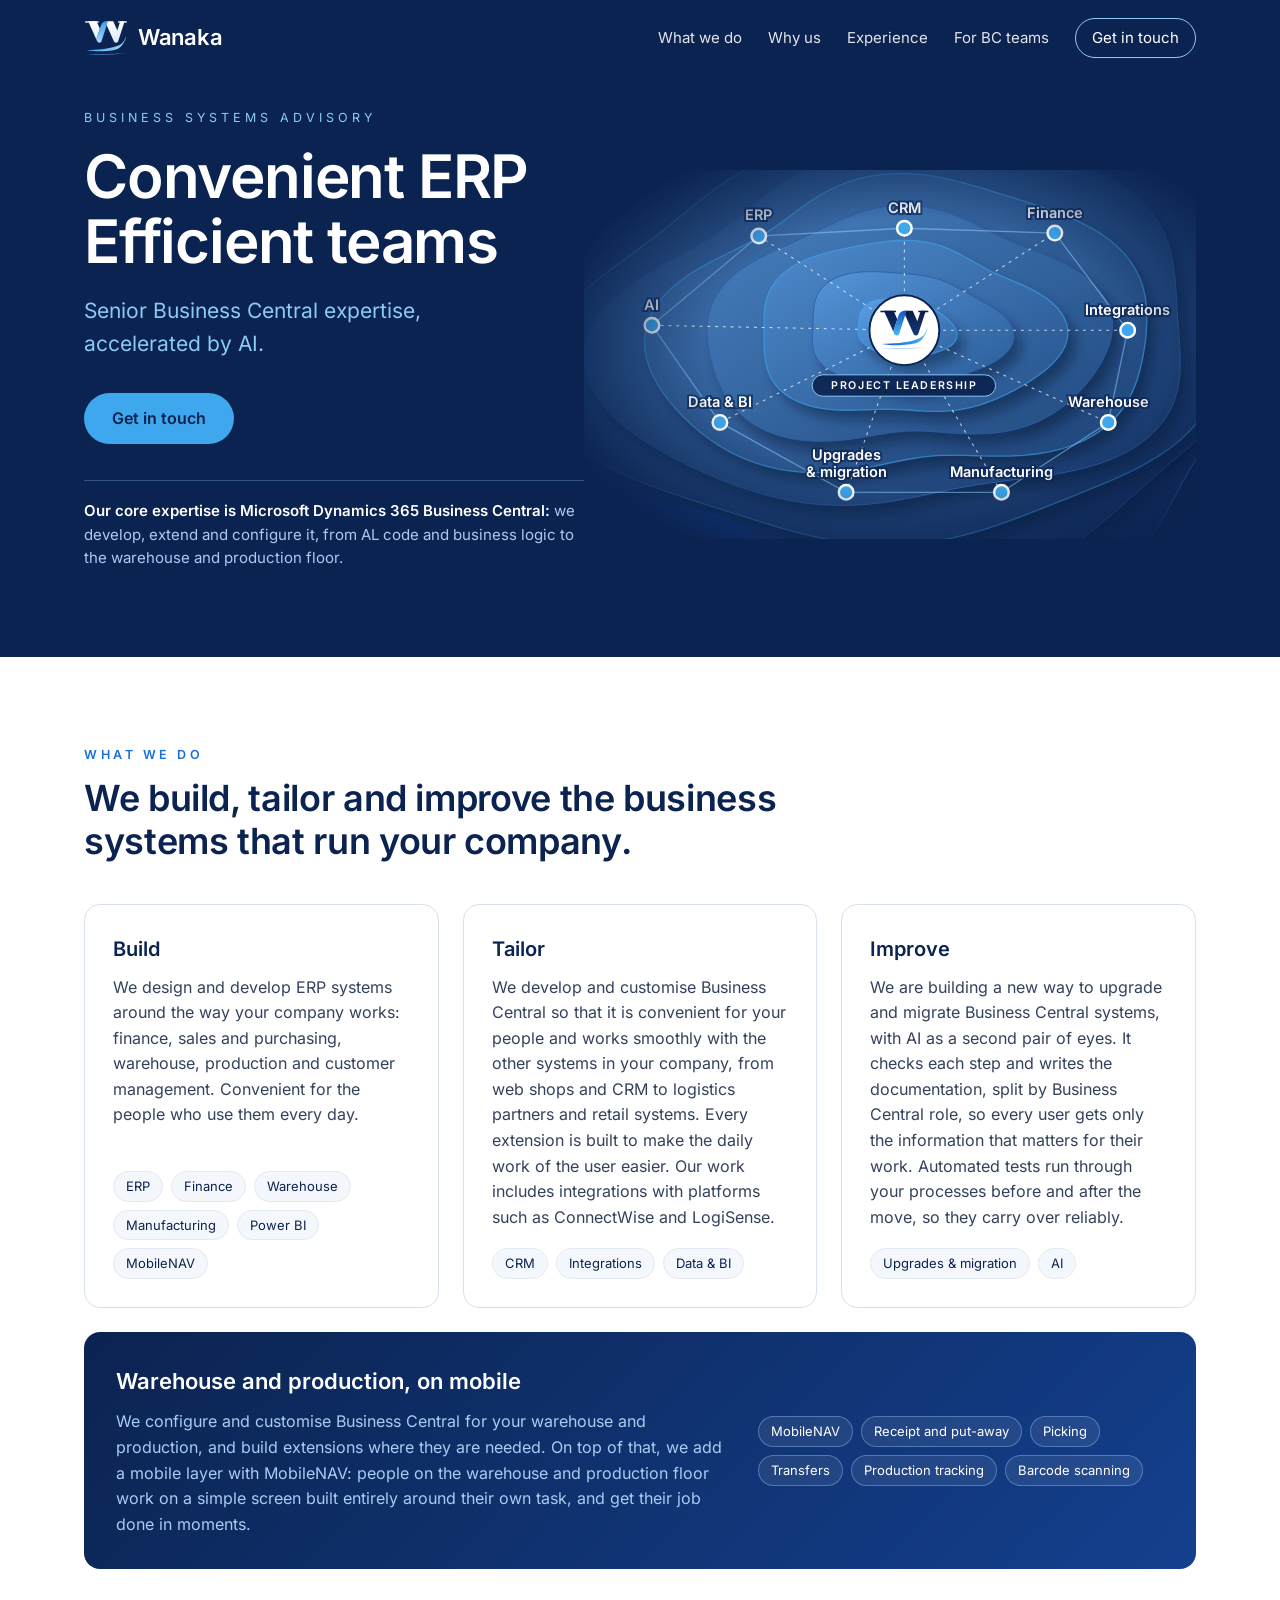
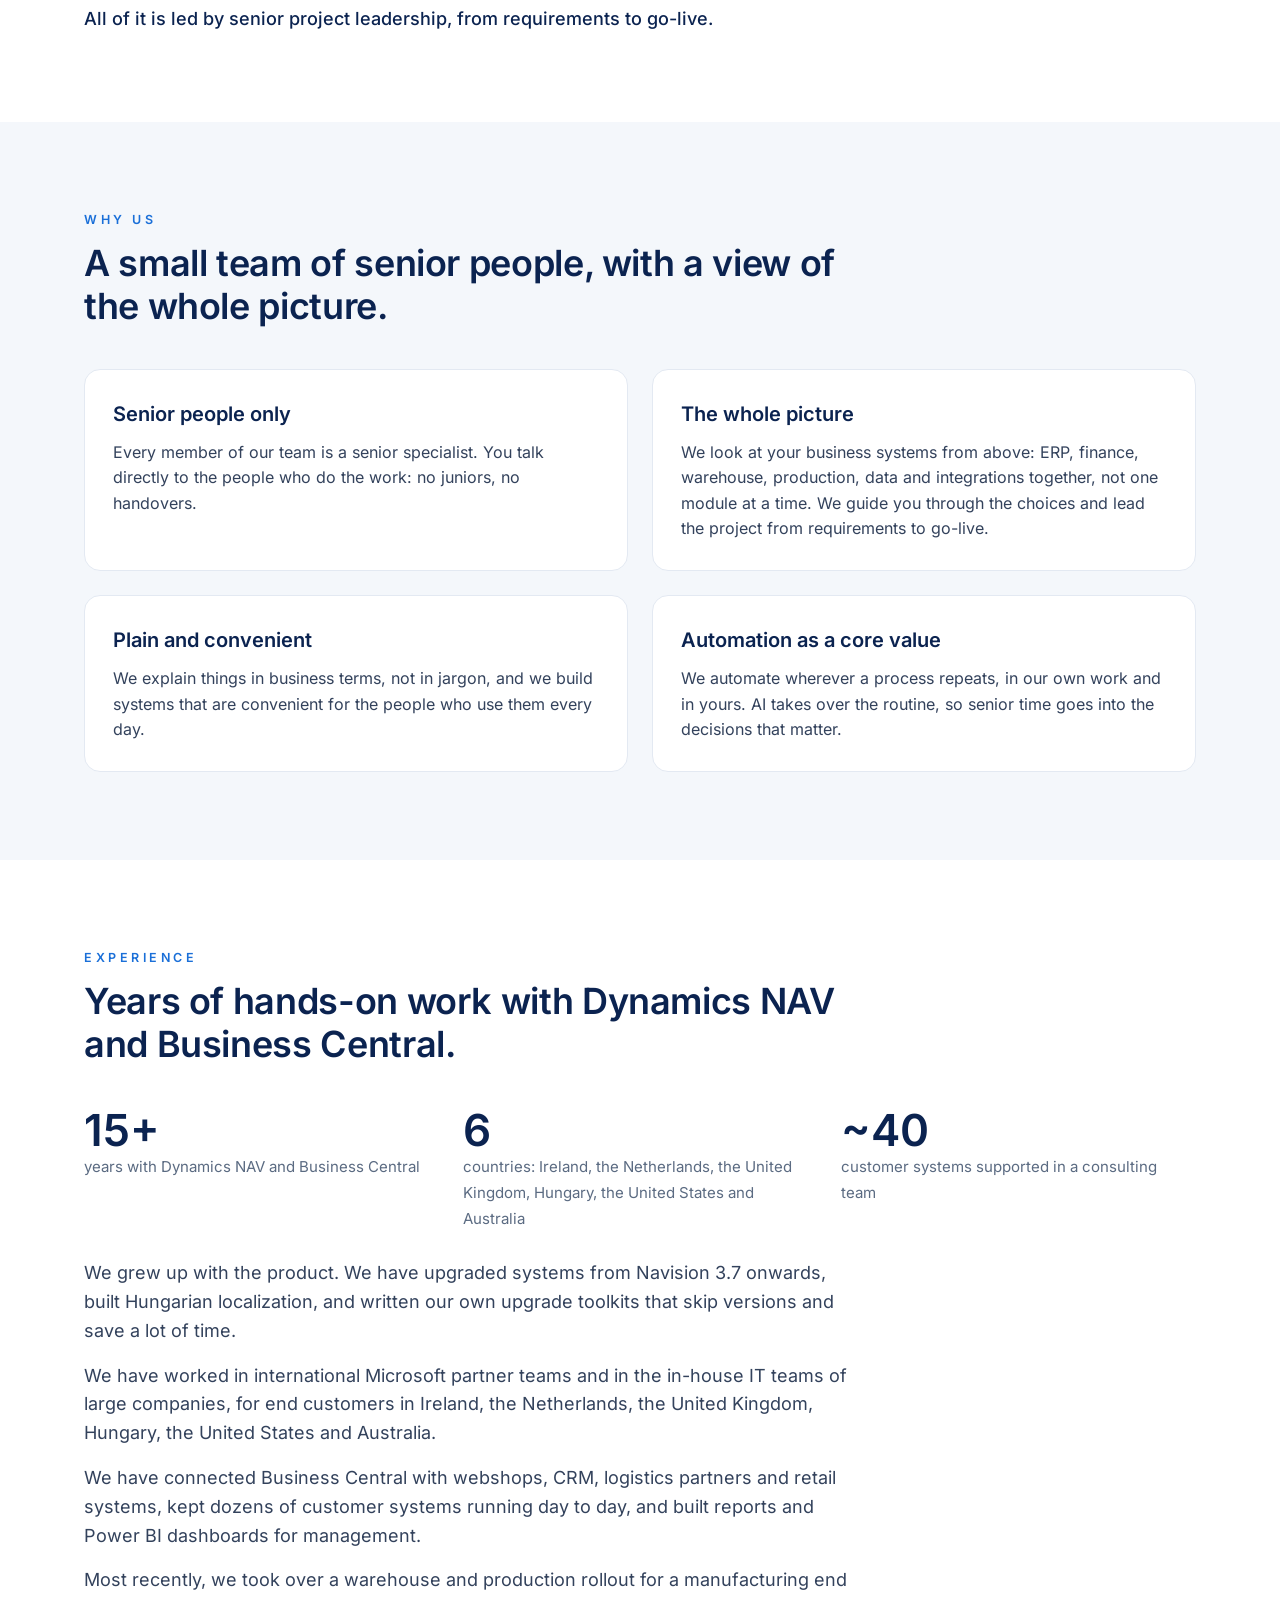
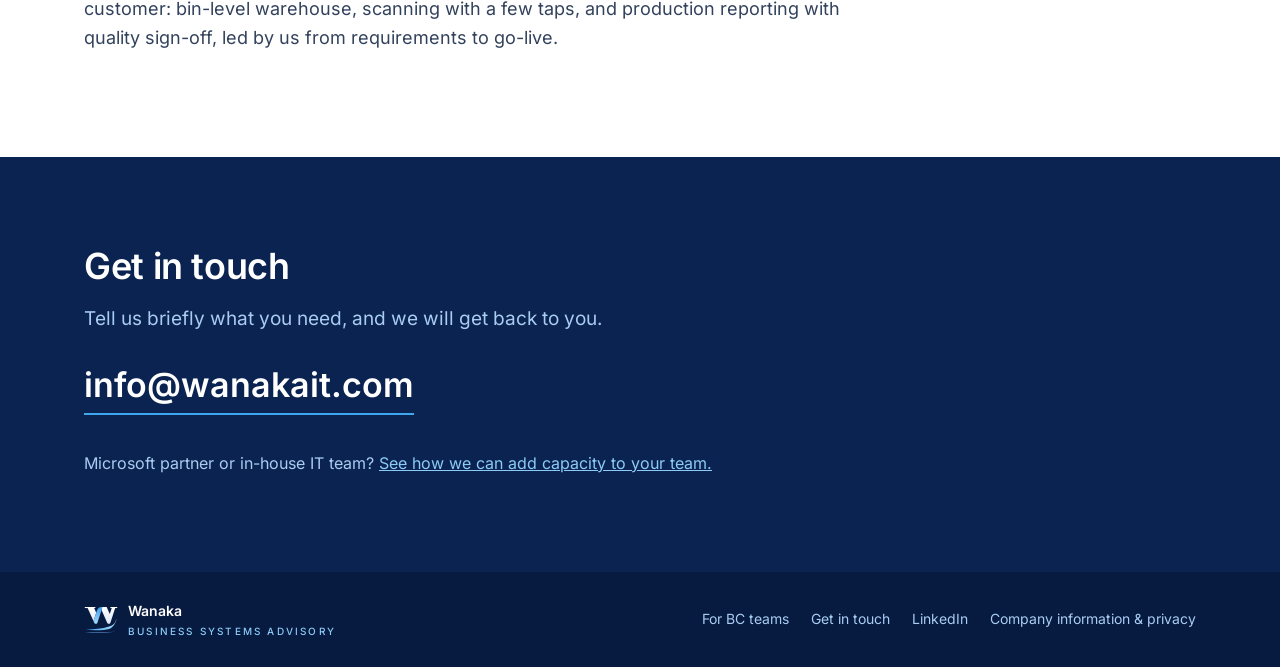
==== commit b939b744: "small text changes" ====
--- a/index.html
+++ b/index.html
@@ -1,4 +1,4 @@
-﻿<!doctype html>
+<!doctype html>
 <html lang="en">
 <head>
 <meta charset="utf-8">
@@ -24,7 +24,7 @@
   <div class="hero-grid wrap">
     <div class="hero-text">
       <p class="eyebrow">Business Systems Advisory</p>
-      <h1>Convenient ERP.<br>Efficient teams.</h1>
+      <h1>Convenient ERP<br>Efficient teams</h1>
       <p class="sub">Senior Business Central expertise,<br>accelerated by AI.</p>
       <a class="btn" href="#contact">Get in touch</a>
       <p class="core"><b>Our core expertise is Microsoft Dynamics 365 Business Central:</b> we develop, extend and
@@ -131,13 +131,13 @@
     <h2>Years of hands-on work with Dynamics NAV and Business Central.</h2>
     <div class="stats">
       <div class="stat"><b>15+</b><span>years with Dynamics NAV and Business Central</span></div>
-      <div class="stat"><b>5</b><span>countries: Hungary, Ireland, the United Kingdom, the United States and Australia</span></div>
+      <div class="stat"><b>6</b><span>countries: Ireland, the Netherlands, the United Kingdom, Hungary, the United States and Australia</span></div>
       <div class="stat"><b>~40</b><span>customer systems supported in a consulting team</span></div>
     </div>
     <p class="lead">We grew up with the product. We have upgraded systems from Navision 3.7 onwards, built Hungarian
     localization, and written our own upgrade toolkits that skip versions and save a lot of time.</p>
     <p class="lead">We have worked in international Microsoft partner teams and in the in-house IT teams of large
-    companies, for end customers in Hungary, Ireland, the United Kingdom, the United States and Australia.</p>
+    companies, for end customers in Ireland, the Netherlands, the United Kingdom, Hungary, the United States and Australia.</p>
     <p class="lead">We have connected Business Central with webshops, CRM, logistics partners and retail systems, kept
     dozens of customer systems running day to day, and built reports and Power BI dashboards for management.</p>
     <p class="lead">Most recently, we took over a warehouse and production rollout for a manufacturing end customer:
